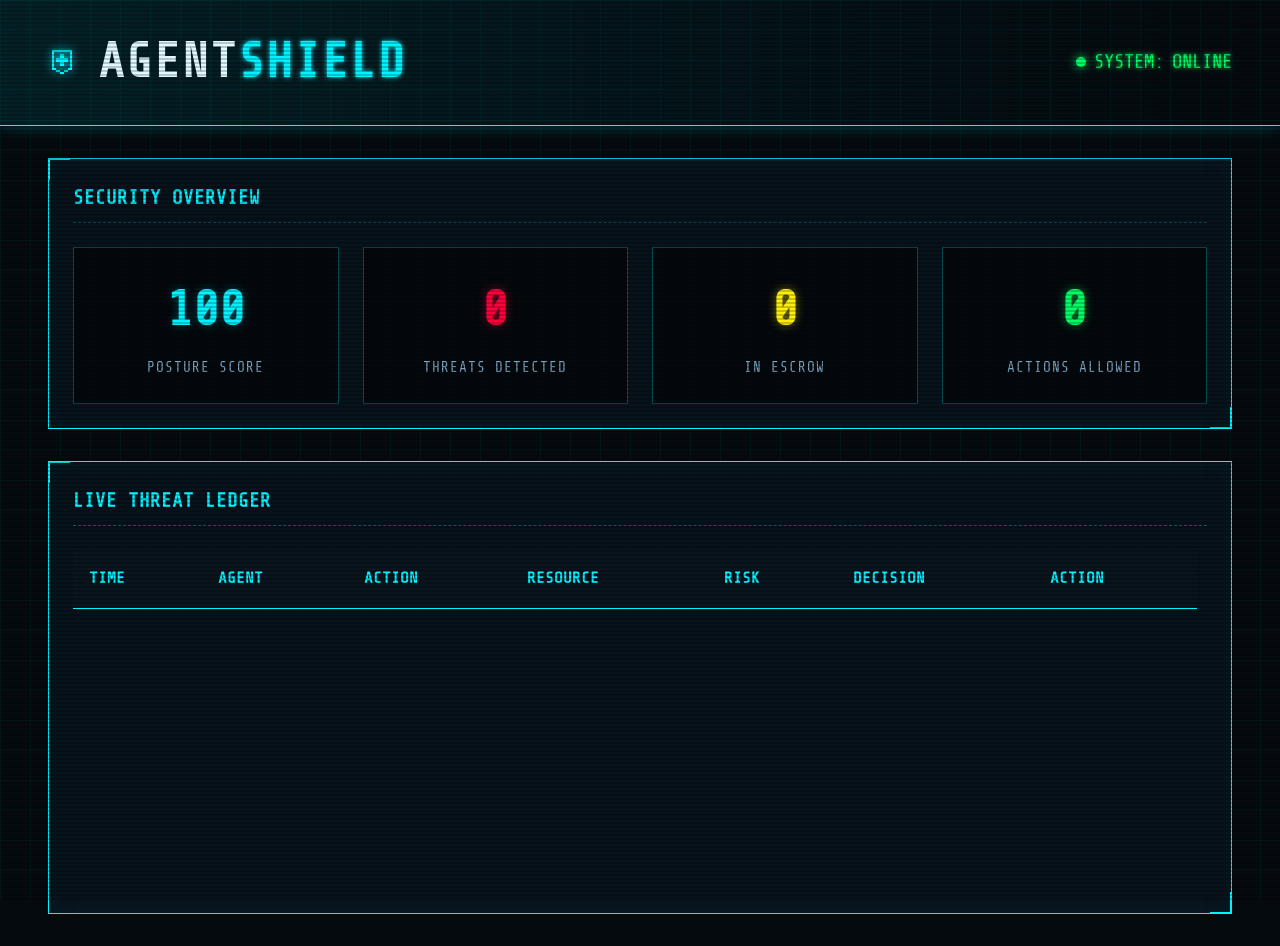
==== dashboard/frontend/index.html @ 89b34052 "feat: Completed Member 2 & 3 Integration with Cyber Dashboard" ====
<!DOCTYPE html>
<html lang="en">
<head>
    <meta charset="UTF-8">
    <meta name="viewport" content="width=device-width, initial-scale=1.0">
    <title>AgentShield | Security Dashboard</title>
    <link href="https://fonts.googleapis.com/css2?family=Share+Tech+Mono&display=swap" rel="stylesheet">
    <link rel="stylesheet" href="styles.css">
</head>
<body>
    <div class="scanlines"></div>
    <div class="grid-overlay"></div>
    
    <header class="cyber-header">
        <div class="logo">
            <span class="shield-icon">⛨</span>
            <h1>AGENT<span class="highlight">SHIELD</span></h1>
        </div>
        <div class="system-status">
            <span class="pulse"></span> SYSTEM: <span class="status-text">ONLINE</span>
        </div>
    </header>

    <main class="dashboard-grid">
        <!-- Overview Stats -->
        <section class="panel stats-panel">
            <h2 class="panel-title">SECURITY OVERVIEW</h2>
            <div class="stats-grid">
                <div class="stat-card">
                    <div class="stat-value" id="score-val">100</div>
                    <div class="stat-label">POSTURE SCORE</div>
                </div>
                <div class="stat-card danger">
                    <div class="stat-value" id="threats-val">0</div>
                    <div class="stat-label">THREATS DETECTED</div>
                </div>
                <div class="stat-card warning">
                    <div class="stat-value" id="escrow-val">0</div>
                    <div class="stat-label">IN ESCROW</div>
                </div>
                <div class="stat-card success">
                    <div class="stat-value" id="allowed-val">0</div>
                    <div class="stat-label">ACTIONS ALLOWED</div>
                </div>
            </div>
        </section>

        <!-- Live Activity Log -->
        <section class="panel activity-panel">
            <h2 class="panel-title">LIVE THREAT LEDGER</h2>
            <div class="table-container">
                <table class="cyber-table" id="events-table">
                    <thead>
                        <tr>
                            <th>TIME</th>
                            <th>AGENT</th>
                            <th>ACTION</th>
                            <th>RESOURCE</th>
                            <th>RISK</th>
                            <th>DECISION</th>
                            <th>ACTION</th>
                        </tr>
                    </thead>
                    <tbody id="events-body">
                        <!-- Populated by JS -->
                    </tbody>
                </table>
            </div>
        </section>
    </main>

    <!-- Modal for Escrow Approval -->
    <div id="escrow-modal" class="modal">
        <div class="modal-content cyber-panel">
            <h2>HUMAN APPROVAL REQUIRED</h2>
            <p>Action held in Escrow Queue.</p>
            <div class="modal-details" id="modal-details"></div>
            <div class="modal-actions">
                <button class="cyber-btn danger-btn" id="btn-reject">REJECT (BLOCK)</button>
                <button class="cyber-btn success-btn" id="btn-approve">APPROVE (ALLOW)</button>
                <button class="cyber-btn" id="btn-close">CANCEL</button>
            </div>
        </div>
    </div>

    <script src="app.js"></script>
</body>
</html>
---- dashboard/frontend/styles.css ----
:root {
    --bg-color: #050a0f;
    --panel-bg: rgba(10, 20, 30, 0.85);
    --primary-cyan: #00f3ff;
    --primary-dim: rgba(0, 243, 255, 0.3);
    --accent-red: #ff003c;
    --accent-yellow: #fcee0a;
    --accent-green: #00ff66;
    --text-main: #e0f8ff;
    --text-dim: #7da5c0;
    --font-mono: 'Share Tech Mono', monospace;
}

* {
    box-sizing: border-box;
    margin: 0;
    padding: 0;
}

body {
    background-color: var(--bg-color);
    color: var(--text-main);
    font-family: var(--font-mono);
    line-height: 1.6;
    height: 100vh;
    overflow: hidden;
    position: relative;
}

/* Cyberpunk Background Effects */
.scanlines {
    position: fixed;
    top: 0; left: 0; width: 100vw; height: 100vh;
    background: linear-gradient(
        to bottom,
        rgba(255,255,255,0),
        rgba(255,255,255,0) 50%,
        rgba(0,0,0,0.2) 50%,
        rgba(0,0,0,0.2)
    );
    background-size: 100% 4px;
    z-index: 999;
    pointer-events: none;
}

.grid-overlay {
    position: fixed;
    top: 0; left: 0; width: 100vw; height: 100vh;
    background-image: 
        linear-gradient(var(--primary-dim) 1px, transparent 1px),
        linear-gradient(90deg, var(--primary-dim) 1px, transparent 1px);
    background-size: 30px 30px;
    opacity: 0.15;
    z-index: -1;
}

/* Header */
.cyber-header {
    display: flex;
    justify-content: space-between;
    align-items: center;
    padding: 1.5rem 3rem;
    border-bottom: 1px solid var(--primary-cyan);
    background: linear-gradient(90deg, rgba(0,243,255,0.1) 0%, transparent 100%);
    box-shadow: 0 0 15px var(--primary-dim);
}

.logo {
    display: flex;
    align-items: center;
    gap: 1rem;
    font-size: 1.5rem;
    letter-spacing: 2px;
}

.shield-icon {
    color: var(--primary-cyan);
    font-size: 2rem;
    text-shadow: 0 0 10px var(--primary-cyan);
}

.highlight {
    color: var(--primary-cyan);
    text-shadow: 0 0 5px var(--primary-cyan);
}

.system-status {
    display: flex;
    align-items: center;
    gap: 0.5rem;
    font-size: 1.2rem;
    color: var(--accent-green);
    text-shadow: 0 0 5px var(--accent-green);
}

.pulse {
    width: 10px;
    height: 10px;
    background-color: var(--accent-green);
    border-radius: 50%;
    box-shadow: 0 0 10px var(--accent-green);
    animation: pulse-anim 1.5s infinite;
}

@keyframes pulse-anim {
    0% { transform: scale(1); opacity: 1; }
    50% { transform: scale(1.5); opacity: 0.5; }
    100% { transform: scale(1); opacity: 1; }
}

/* Layout */
.dashboard-grid {
    display: flex;
    flex-direction: column;
    gap: 2rem;
    padding: 2rem 3rem;
    height: calc(100vh - 80px);
}

.panel {
    background: var(--panel-bg);
    border: 1px solid var(--primary-cyan);
    padding: 1.5rem;
    position: relative;
    box-shadow: inset 0 0 20px rgba(0,243,255,0.05);
}

.panel::before {
    content: '';
    position: absolute;
    top: -1px; left: -1px;
    width: 20px; height: 20px;
    border-top: 2px solid var(--primary-cyan);
    border-left: 2px solid var(--primary-cyan);
}

.panel::after {
    content: '';
    position: absolute;
    bottom: -1px; right: -1px;
    width: 20px; height: 20px;
    border-bottom: 2px solid var(--primary-cyan);
    border-right: 2px solid var(--primary-cyan);
}

.panel-title {
    color: var(--primary-cyan);
    font-size: 1.2rem;
    margin-bottom: 1.5rem;
    letter-spacing: 1px;
    text-transform: uppercase;
    border-bottom: 1px dashed var(--primary-dim);
    padding-bottom: 0.5rem;
}

/* Stats */
.stats-grid {
    display: grid;
    grid-template-columns: repeat(4, 1fr);
    gap: 1.5rem;
}

.stat-card {
    background: rgba(0, 0, 0, 0.5);
    border: 1px solid var(--primary-dim);
    padding: 1.5rem;
    text-align: center;
    transition: all 0.3s ease;
}

.stat-card:hover {
    border-color: var(--primary-cyan);
    box-shadow: 0 0 15px var(--primary-dim);
    transform: translateY(-2px);
}

.stat-value {
    font-size: 3rem;
    font-weight: bold;
    color: var(--primary-cyan);
    text-shadow: 0 0 10px var(--primary-dim);
    margin-bottom: 0.5rem;
}

.stat-label {
    color: var(--text-dim);
    font-size: 0.9rem;
    letter-spacing: 1px;
}

.stat-card.danger .stat-value { color: var(--accent-red); text-shadow: 0 0 10px rgba(255,0,60,0.5); }
.stat-card.danger:hover { border-color: var(--accent-red); box-shadow: 0 0 15px rgba(255,0,60,0.3); }

.stat-card.warning .stat-value { color: var(--accent-yellow); text-shadow: 0 0 10px rgba(252,238,10,0.5); }
.stat-card.warning:hover { border-color: var(--accent-yellow); box-shadow: 0 0 15px rgba(252,238,10,0.3); }

.stat-card.success .stat-value { color: var(--accent-green); text-shadow: 0 0 10px rgba(0,255,102,0.5); }
.stat-card.success:hover { border-color: var(--accent-green); box-shadow: 0 0 15px rgba(0,255,102,0.3); }

/* Table */
.activity-panel {
    flex: 1;
    display: flex;
    flex-direction: column;
    overflow: hidden;
}

.table-container {
    flex: 1;
    overflow-y: auto;
    padding-right: 10px;
}

.table-container::-webkit-scrollbar {
    width: 6px;
}

.table-container::-webkit-scrollbar-track {
    background: rgba(0,243,255,0.05);
}

.table-container::-webkit-scrollbar-thumb {
    background: var(--primary-dim);
}

.cyber-table {
    width: 100%;
    border-collapse: collapse;
    text-align: left;
}

.cyber-table th {
    color: var(--primary-cyan);
    padding: 1rem;
    border-bottom: 1px solid var(--primary-cyan);
    position: sticky;
    top: 0;
    background: var(--panel-bg);
    z-index: 10;
}

.cyber-table td {
    padding: 1rem;
    border-bottom: 1px solid rgba(0,243,255,0.1);
    color: var(--text-main);
}

.cyber-table tr:hover td {
    background: rgba(0,243,255,0.05);
}

.tag {
    padding: 0.2rem 0.6rem;
    border-radius: 2px;
    font-size: 0.85rem;
    font-weight: bold;
    text-transform: uppercase;
}

.tag-allow { background: rgba(0,255,102,0.1); color: var(--accent-green); border: 1px solid var(--accent-green); }
.tag-block { background: rgba(255,0,60,0.1); color: var(--accent-red); border: 1px solid var(--accent-red); }
.tag-escrow { background: rgba(252,238,10,0.1); color: var(--accent-yellow); border: 1px solid var(--accent-yellow); }

/* Buttons */
.cyber-btn {
    background: transparent;
    border: 1px solid var(--primary-cyan);
    color: var(--primary-cyan);
    padding: 0.5rem 1rem;
    font-family: var(--font-mono);
    cursor: pointer;
    text-transform: uppercase;
    transition: all 0.2s;
    letter-spacing: 1px;
}

.cyber-btn:hover {
    background: var(--primary-cyan);
    color: #000;
    box-shadow: 0 0 10px var(--primary-cyan);
}

.danger-btn { border-color: var(--accent-red); color: var(--accent-red); }
.danger-btn:hover { background: var(--accent-red); box-shadow: 0 0 10px var(--accent-red); color: #fff;}

.success-btn { border-color: var(--accent-green); color: var(--accent-green); }
.success-btn:hover { background: var(--accent-green); box-shadow: 0 0 10px var(--accent-green); color: #000; }

/* Modal */
.modal {
    display: none;
    position: fixed;
    top: 0; left: 0; width: 100vw; height: 100vh;
    background: rgba(0,0,0,0.8);
    z-index: 1000;
    justify-content: center;
    align-items: center;
}

.modal.active {
    display: flex;
}

.modal-content {
    background: var(--bg-color);
    border: 2px solid var(--accent-yellow);
    box-shadow: 0 0 30px rgba(252,238,10,0.2);
    padding: 2rem;
    width: 600px;
    max-width: 90%;
}

.modal-content h2 {
    color: var(--accent-yellow);
    margin-bottom: 1rem;
    border-bottom: 1px solid var(--accent-yellow);
    padding-bottom: 0.5rem;
}

.modal-details {
    margin-bottom: 2rem;
    background: rgba(255,255,255,0.05);
    padding: 1rem;
    border: 1px dashed var(--text-dim);
}

.modal-actions {
    display: flex;
    justify-content: flex-end;
    gap: 1rem;
}
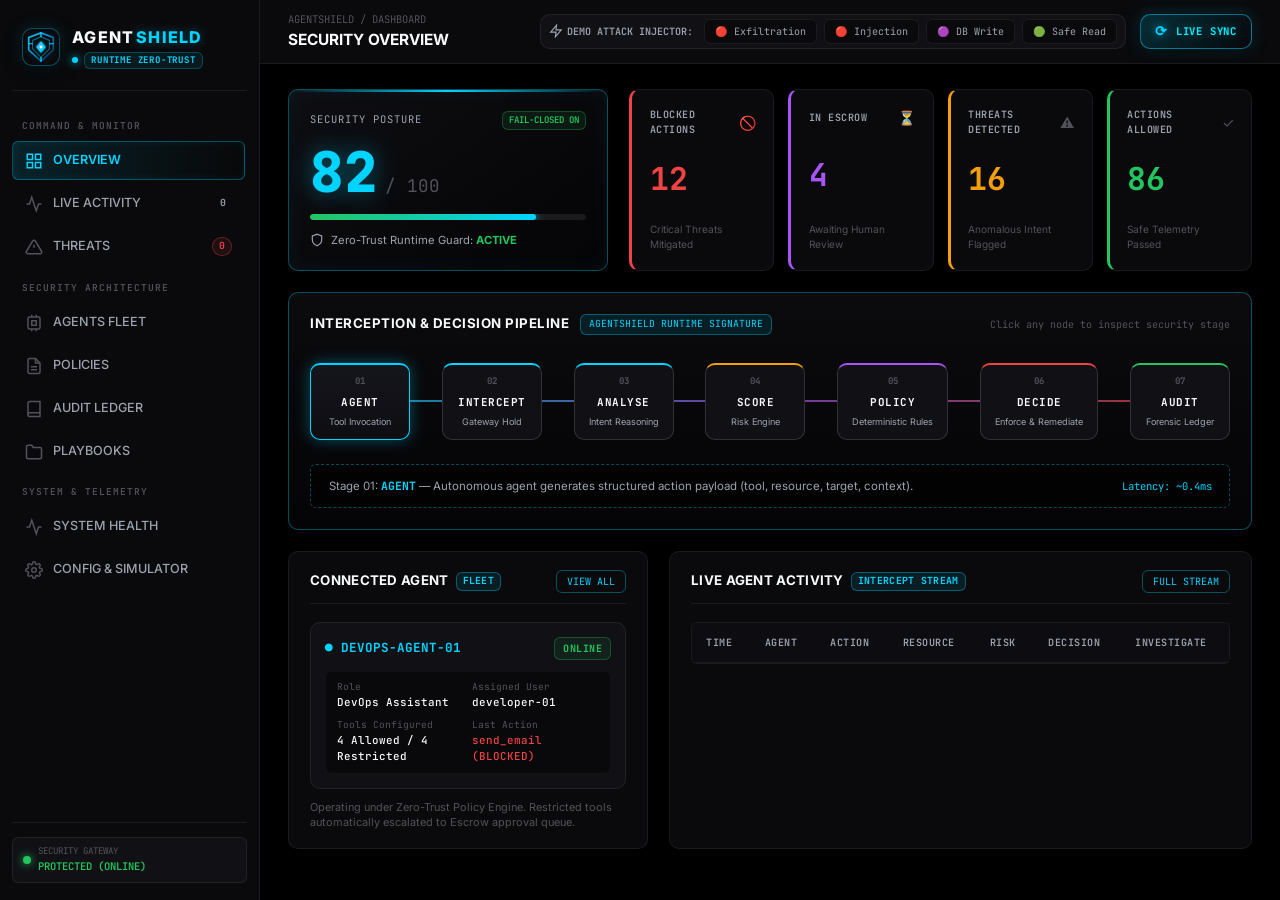
==== commit afdcf5af: "feat(security-engine): complete AgentShield 3-member architecture with gateway, agent intent engine," ====
--- a/dashboard/frontend/index.html
+++ b/dashboard/frontend/index.html
@@ -3,86 +3,853 @@
 <head>
     <meta charset="UTF-8">
     <meta name="viewport" content="width=device-width, initial-scale=1.0">
-    <title>AgentShield | Security Dashboard</title>
-    <link href="https://fonts.googleapis.com/css2?family=Share+Tech+Mono&display=swap" rel="stylesheet">
+    <title>AgentShield | Enterprise AI Security Gateway</title>
+    <meta name="description" content="Runtime Security Gateway for Autonomous AI Agents - Intercept, Analyse, Score, Policy, Decide, Audit">
     <link rel="stylesheet" href="styles.css">
 </head>
 <body>
-    <div class="scanlines"></div>
-    <div class="grid-overlay"></div>
-    
-    <header class="cyber-header">
-        <div class="logo">
-            <span class="shield-icon">⛨</span>
-            <h1>AGENT<span class="highlight">SHIELD</span></h1>
-        </div>
-        <div class="system-status">
-            <span class="pulse"></span> SYSTEM: <span class="status-text">ONLINE</span>
-        </div>
-    </header>
-
-    <main class="dashboard-grid">
-        <!-- Overview Stats -->
-        <section class="panel stats-panel">
-            <h2 class="panel-title">SECURITY OVERVIEW</h2>
-            <div class="stats-grid">
-                <div class="stat-card">
-                    <div class="stat-value" id="score-val">100</div>
-                    <div class="stat-label">POSTURE SCORE</div>
+    <div class="bg-grid"></div>
+
+    <div class="app-container">
+        <!-- ==========================================================================
+             SIDEBAR NAVIGATION
+             ========================================================================== -->
+        <aside class="sidebar">
+            <div class="brand-section">
+                <div class="brand-logo-custom">
+                    <svg width="34" height="34" viewBox="0 0 36 36" fill="none" xmlns="http://www.w3.org/2000/svg">
+                        <defs>
+                            <linearGradient id="shieldGrad" x1="0%" y1="0%" x2="100%" y2="100%">
+                                <stop offset="0%" stop-color="#00D4FF"/>
+                                <stop offset="50%" stop-color="#0284C7"/>
+                                <stop offset="100%" stop-color="#0F172A"/>
+                            </linearGradient>
+                            <linearGradient id="coreGrad" x1="0%" y1="0%" x2="100%" y2="100%">
+                                <stop offset="0%" stop-color="#38BDF8"/>
+                                <stop offset="100%" stop-color="#00D4FF"/>
+                            </linearGradient>
+                            <filter id="cyberGlow" x="-20%" y="-20%" width="140%" height="140%">
+                                <feGaussianBlur stdDeviation="1" result="blur"/>
+                                <feComposite in="SourceGraphic" in2="blur" operator="over"/>
+                            </filter>
+                        </defs>
+                        <!-- Outer Faceted Aegis Bastion -->
+                        <polygon points="18,3 31,8 31,21 18,33 5,21 5,8" fill="#060608" stroke="url(#shieldGrad)" stroke-width="1.8" stroke-linejoin="round"/>
+                        <!-- Inner Interlocking Security Gate -->
+                        <path d="M18 7L27 11V20L18 29L9 20V11L18 7Z" fill="rgba(0, 212, 255, 0.05)" stroke="rgba(0, 212, 255, 0.45)" stroke-width="1.2" stroke-linejoin="round"/>
+                        <!-- Central Interceptor Diamond Core -->
+                        <polygon points="18,12 23,18 18,24 13,18" fill="url(#coreGrad)" filter="url(#cyberGlow)"/>
+                        <!-- Crosshairs & Alignment Indices -->
+                        <line x1="18" y1="3" x2="18" y2="7" stroke="#00D4FF" stroke-width="1.5" stroke-linecap="round"/>
+                        <line x1="18" y1="29" x2="18" y2="33" stroke="#00D4FF" stroke-width="1.5" stroke-linecap="round"/>
+                        <line x1="5" y1="14.5" x2="9" y2="14.5" stroke="#00D4FF" stroke-width="1.2" stroke-linecap="round"/>
+                        <line x1="27" y1="14.5" x2="31" y2="14.5" stroke="#00D4FF" stroke-width="1.2" stroke-linecap="round"/>
+                        <!-- Central Zero-Trust Proof Node -->
+                        <circle cx="18" cy="18" r="1.5" fill="#FFFFFF"/>
+                    </svg>
                 </div>
-                <div class="stat-card danger">
-                    <div class="stat-value" id="threats-val">0</div>
-                    <div class="stat-label">THREATS DETECTED</div>
-                </div>
-                <div class="stat-card warning">
-                    <div class="stat-value" id="escrow-val">0</div>
-                    <div class="stat-label">IN ESCROW</div>
-                </div>
-                <div class="stat-card success">
-                    <div class="stat-value" id="allowed-val">0</div>
-                    <div class="stat-label">ACTIONS ALLOWED</div>
+                <div class="brand-info">
+                    <h1>AGENT<span>SHIELD</span></h1>
+                    <div class="brand-subtitle-group">
+                        <span class="live-dot-pulse"></span>
+                        <span class="brand-badge-tech">RUNTIME ZERO-TRUST</span>
+                    </div>
                 </div>
             </div>
-        </section>
-
-        <!-- Live Activity Log -->
-        <section class="panel activity-panel">
-            <h2 class="panel-title">LIVE THREAT LEDGER</h2>
-            <div class="table-container">
-                <table class="cyber-table" id="events-table">
-                    <thead>
-                        <tr>
-                            <th>TIME</th>
-                            <th>AGENT</th>
-                            <th>ACTION</th>
-                            <th>RESOURCE</th>
-                            <th>RISK</th>
-                            <th>DECISION</th>
-                            <th>ACTION</th>
-                        </tr>
-                    </thead>
-                    <tbody id="events-body">
-                        <!-- Populated by JS -->
-                    </tbody>
-                </table>
+
+            <nav class="nav-menu" id="nav-menu">
+                <div class="nav-section-title">COMMAND & MONITOR</div>
+                <a class="nav-item active" data-view="overview">
+                    <svg viewBox="0 0 24 24" fill="none" stroke="currentColor" stroke-width="2">
+                        <rect x="3" y="3" width="7" height="7"></rect>
+                        <rect x="14" y="3" width="7" height="7"></rect>
+                        <rect x="14" y="14" width="7" height="7"></rect>
+                        <rect x="3" y="14" width="7" height="7"></rect>
+                    </svg>
+                    <span>OVERVIEW</span>
+                </a>
+                <a class="nav-item" data-view="live-activity">
+                    <svg viewBox="0 0 24 24" fill="none" stroke="currentColor" stroke-width="2">
+                        <polyline points="22 12 18 12 15 21 9 3 6 12 2 12"></polyline>
+                    </svg>
+                    <span>LIVE ACTIVITY</span>
+                    <span class="badge" id="nav-activity-count">0</span>
+                </a>
+                <a class="nav-item" data-view="threats">
+                    <svg viewBox="0 0 24 24" fill="none" stroke="currentColor" stroke-width="2">
+                        <path d="M10.29 3.86L1.82 18a2 2 0 0 0 1.71 3h16.94a2 2 0 0 0 1.71-3L13.71 3.86a2 2 0 0 0-3.42 0z"></path>
+                        <line x1="12" y1="9" x2="12" y2="13"></line>
+                        <line x1="12" y1="17" x2="12.01" y2="17"></line>
+                    </svg>
+                    <span>THREATS</span>
+                    <span class="badge badge-alert" id="nav-threat-count">0</span>
+                </a>
+
+                <div class="nav-section-title">SECURITY ARCHITECTURE</div>
+                <a class="nav-item" data-view="agents">
+                    <svg viewBox="0 0 24 24" fill="none" stroke="currentColor" stroke-width="2">
+                        <rect x="4" y="4" width="16" height="16" rx="2"></rect>
+                        <rect x="9" y="9" width="6" height="6"></rect>
+                        <line x1="9" y1="1" x2="9" y2="4"></line>
+                        <line x1="15" y1="1" x2="15" y2="4"></line>
+                        <line x1="9" y1="20" x2="9" y2="23"></line>
+                        <line x1="15" y1="20" x2="15" y2="23"></line>
+                    </svg>
+                    <span>AGENTS FLEET</span>
+                </a>
+                <a class="nav-item" data-view="policies">
+                    <svg viewBox="0 0 24 24" fill="none" stroke="currentColor" stroke-width="2">
+                        <path d="M14 2H6a2 2 0 0 0-2 2v16a2 2 0 0 0 2 2h12a2 2 0 0 0 2-2V8z"></path>
+                        <polyline points="14 2 14 8 20 8"></polyline>
+                        <line x1="16" y1="13" x2="8" y2="13"></line>
+                        <line x1="16" y1="17" x2="8" y2="17"></line>
+                    </svg>
+                    <span>POLICIES</span>
+                </a>
+                <a class="nav-item" data-view="audit">
+                    <svg viewBox="0 0 24 24" fill="none" stroke="currentColor" stroke-width="2">
+                        <path d="M4 19.5A2.5 2.5 0 0 1 6.5 17H20"></path>
+                        <path d="M6.5 2H20v20H6.5A2.5 2.5 0 0 1 4 19.5v-15A2.5 2.5 0 0 1 6.5 2z"></path>
+                    </svg>
+                    <span>AUDIT LEDGER</span>
+                </a>
+                <a class="nav-item" data-view="playbooks">
+                    <svg viewBox="0 0 24 24" fill="none" stroke="currentColor" stroke-width="2">
+                        <path d="M22 19a2 2 0 0 1-2 2H4a2 2 0 0 1-2-2V5a2 2 0 0 1 2-2h5l2 3h9a2 2 0 0 1 2 2z"></path>
+                    </svg>
+                    <span>PLAYBOOKS</span>
+                </a>
+
+                <div class="nav-section-title">SYSTEM & TELEMETRY</div>
+                <a class="nav-item" data-view="system-health">
+                    <svg viewBox="0 0 24 24" fill="none" stroke="currentColor" stroke-width="2">
+                        <path d="M22 12h-4l-3 9L9 3l-3 9H2"></path>
+                    </svg>
+                    <span>SYSTEM HEALTH</span>
+                </a>
+                <a class="nav-item" data-view="settings">
+                    <svg viewBox="0 0 24 24" fill="none" stroke="currentColor" stroke-width="2">
+                        <circle cx="12" cy="12" r="3"></circle>
+                        <path d="M19.4 15a1.65 1.65 0 0 0 .33 1.82l.06.06a2 2 0 0 1 0 2.83 2 2 0 0 1-2.83 0l-.06-.06a1.65 1.65 0 0 0-1.82-.33 1.65 1.65 0 0 0-1 1.51V21a2 2 0 0 1-2 2 2 2 0 0 1-2-2v-.09A1.65 1.65 0 0 0 9 19.4a1.65 1.65 0 0 0-1.82.33l-.06.06a2 2 0 0 1-2.83 0 2 2 0 0 1 0-2.83l.06-.06a1.65 1.65 0 0 0 .33-1.82 1.65 1.65 0 0 0-1.51-1H3a2 2 0 0 1-2-2 2 2 0 0 1 2-2h.09A1.65 1.65 0 0 0 4.6 9a1.65 1.65 0 0 0-.33-1.82l-.06-.06a2 2 0 0 1 0-2.83 2 2 0 0 1 2.83 0l.06.06a1.65 1.65 0 0 0 1.82.33H9a1.65 1.65 0 0 0 1-1.51V3a2 2 0 0 1 2-2 2 2 0 0 1 2 2v.09a1.65 1.65 0 0 0 1 1.51 1.65 1.65 0 0 0 1.82-.33l.06-.06a2 2 0 0 1 2.83 0 2 2 0 0 1 0 2.83l-.06.06a1.65 1.65 0 0 0-.33 1.82V9a1.65 1.65 0 0 0 1.51 1H21a2 2 0 0 1 2 2 2 2 0 0 1-2 2h-.09a1.65 1.65 0 0 0-1.51 1z"></path>
+                    </svg>
+                    <span>CONFIG & SIMULATOR</span>
+                </a>
+            </nav>
+
+            <div class="sidebar-footer">
+                <div class="system-status-indicator">
+                    <span class="status-dot"></span>
+                    <div class="status-info">
+                        <span class="status-label">SECURITY GATEWAY</span>
+                        <span class="status-value" id="gateway-status-badge">PROTECTED (ONLINE)</span>
+                    </div>
+                </div>
             </div>
-        </section>
-    </main>
-
-    <!-- Modal for Escrow Approval -->
-    <div id="escrow-modal" class="modal">
-        <div class="modal-content cyber-panel">
-            <h2>HUMAN APPROVAL REQUIRED</h2>
-            <p>Action held in Escrow Queue.</p>
-            <div class="modal-details" id="modal-details"></div>
-            <div class="modal-actions">
-                <button class="cyber-btn danger-btn" id="btn-reject">REJECT (BLOCK)</button>
-                <button class="cyber-btn success-btn" id="btn-approve">APPROVE (ALLOW)</button>
-                <button class="cyber-btn" id="btn-close">CANCEL</button>
+        </aside>
+
+        <!-- ==========================================================================
+             MAIN VIEWPORT & TOPBAR
+             ========================================================================== -->
+        <main class="main-wrapper">
+            <header class="topbar">
+                <div class="topbar-left">
+                    <div class="page-title-box">
+                        <div class="page-breadcrumb">AGENTSHIELD / DASHBOARD</div>
+                        <h2 id="current-view-title">SECURITY OVERVIEW</h2>
+                    </div>
+                </div>
+
+                <div class="topbar-right">
+                    <!-- Judge Demo Attack Simulator Bar -->
+                    <div class="simulator-quickbar">
+                        <span class="sim-label">
+                            <svg width="14" height="14" viewBox="0 0 24 24" fill="none" stroke="currentColor" stroke-width="2"><polygon points="13 2 3 14 12 14 11 22 21 10 12 10 13 2"></polygon></svg>
+                            DEMO ATTACK INJECTOR:
+                        </span>
+                        <button class="sim-btn danger-sim" onclick="triggerSimulator('EXFILTRATION')" title="Simulate Data Exfiltration Attack">
+                            🔴 Exfiltration
+                        </button>
+                        <button class="sim-btn danger-sim" onclick="triggerSimulator('INJECTION')" title="Simulate Prompt Injection Attack">
+                            🔴 Injection
+                        </button>
+                        <button class="sim-btn escrow-sim" onclick="triggerSimulator('ESCROW')" title="Simulate DB Write (Requires Human Approval)">
+                            🟣 DB Write
+                        </button>
+                        <button class="sim-btn" onclick="triggerSimulator('SAFE')" title="Simulate Safe Read Diagnostic">
+                            🟢 Safe Read
+                        </button>
+                    </div>
+
+                    <div class="topbar-actions">
+                        <div class="refresh-indicator">
+                            <span class="spin-icon">⟳</span>
+                            <span id="last-sync-time">LIVE SYNC</span>
+                        </div>
+                    </div>
+                </div>
+            </header>
+
+            <div class="content-viewport">
+                <!-- ==================================================================
+                     1. VIEW: OVERVIEW
+                     ================================================================== -->
+                <section class="view-section active-view" id="view-overview">
+                    <!-- Top Row: Security Posture Score & 4 KPI Metrics -->
+                    <div class="overview-hero-grid">
+                        <div class="posture-score-card">
+                            <div class="posture-header">
+                                <span class="posture-label">SECURITY POSTURE</span>
+                                <span class="posture-badge-live">FAIL-CLOSED ON</span>
+                            </div>
+                            <div class="posture-display">
+                                <span class="posture-number" id="overview-posture-score">82</span>
+                                <span class="posture-denom">/ 100</span>
+                            </div>
+                            <div class="posture-gauge-bar">
+                                <div class="posture-gauge-fill" id="overview-gauge-fill" style="width: 82%;"></div>
+                            </div>
+                            <div class="posture-status-desc">
+                                <svg width="14" height="14" viewBox="0 0 24 24" fill="none" stroke="currentColor" stroke-width="2"><path d="M12 22s8-4 8-10V5l-8-3-8 3v7c0 6 8 10 8 10z"/></svg>
+                                <span>Zero-Trust Runtime Guard: <strong>ACTIVE</strong></span>
+                            </div>
+                        </div>
+
+                        <!-- 4 KPI Cards -->
+                        <div class="kpi-metrics-grid">
+                            <div class="metric-card blocked">
+                                <div class="metric-header">
+                                    <span class="metric-title">BLOCKED ACTIONS</span>
+                                    <span class="metric-icon">🚫</span>
+                                </div>
+                                <div class="metric-val" id="metric-blocked">12</div>
+                                <div class="metric-subtext">Critical Threats Mitigated</div>
+                            </div>
+
+                            <div class="metric-card escrow">
+                                <div class="metric-header">
+                                    <span class="metric-title">IN ESCROW</span>
+                                    <span class="metric-icon">⏳</span>
+                                </div>
+                                <div class="metric-val" id="metric-escrow">4</div>
+                                <div class="metric-subtext">Awaiting Human Review</div>
+                            </div>
+
+                            <div class="metric-card warn">
+                                <div class="metric-header">
+                                    <span class="metric-title">THREATS DETECTED</span>
+                                    <span class="metric-icon">⚠️</span>
+                                </div>
+                                <div class="metric-val" id="metric-threats">16</div>
+                                <div class="metric-subtext">Anomalous Intent Flagged</div>
+                            </div>
+
+                            <div class="metric-card allowed">
+                                <div class="metric-header">
+                                    <span class="metric-title">ACTIONS ALLOWED</span>
+                                    <span class="metric-icon">✓</span>
+                                </div>
+                                <div class="metric-val" id="metric-allowed">86</div>
+                                <div class="metric-subtext">Safe Telemetry Passed</div>
+                            </div>
+                        </div>
+                    </div>
+
+                    <!-- Visual Signature Component: 7-Step Security Interception Pipeline -->
+                    <div class="signature-pipeline-container">
+                        <div class="pipeline-header">
+                            <div class="pipeline-header-title">
+                                <h3>INTERCEPTION & DECISION PIPELINE</h3>
+                                <span class="pipeline-tagline">AGENTSHIELD RUNTIME SIGNATURE</span>
+                            </div>
+                            <span style="font-family: var(--font-mono); font-size: 0.72rem; color: var(--text-muted);">
+                                Click any node to inspect security stage
+                            </span>
+                        </div>
+
+                        <div class="pipeline-steps-wrapper">
+                            <div class="pipeline-track-line">
+                                <div class="pipeline-track-active"></div>
+                            </div>
+
+                            <div class="pipeline-step-node step-agent active-step" onclick="inspectPipelineStage(1)">
+                                <span class="step-num">01</span>
+                                <span class="step-label">AGENT</span>
+                                <span class="step-desc">Tool Invocation</span>
+                            </div>
+
+                            <div class="pipeline-step-node step-intercept" onclick="inspectPipelineStage(2)">
+                                <span class="step-num">02</span>
+                                <span class="step-label">INTERCEPT</span>
+                                <span class="step-desc">Gateway Hold</span>
+                            </div>
+
+                            <div class="pipeline-step-node step-analyse" onclick="inspectPipelineStage(3)">
+                                <span class="step-num">03</span>
+                                <span class="step-label">ANALYSE</span>
+                                <span class="step-desc">Intent Reasoning</span>
+                            </div>
+
+                            <div class="pipeline-step-node step-score" onclick="inspectPipelineStage(4)">
+                                <span class="step-num">04</span>
+                                <span class="step-label">SCORE</span>
+                                <span class="step-desc">Risk Engine</span>
+                            </div>
+
+                            <div class="pipeline-step-node step-policy" onclick="inspectPipelineStage(5)">
+                                <span class="step-num">05</span>
+                                <span class="step-label">POLICY</span>
+                                <span class="step-desc">Deterministic Rules</span>
+                            </div>
+
+                            <div class="pipeline-step-node step-decide" onclick="inspectPipelineStage(6)">
+                                <span class="step-num">06</span>
+                                <span class="step-label">DECIDE</span>
+                                <span class="step-desc">Enforce & Remediate</span>
+                            </div>
+
+                            <div class="pipeline-step-node step-audit" onclick="inspectPipelineStage(7)">
+                                <span class="step-num">07</span>
+                                <span class="step-label">AUDIT</span>
+                                <span class="step-desc">Forensic Ledger</span>
+                            </div>
+                        </div>
+
+                        <div class="pipeline-inspector-box" id="pipeline-inspector-box">
+                            <div class="inspector-info">
+                                Stage 01: <strong>AGENT</strong> — Autonomous agent generates structured action payload (tool, resource, target, context).
+                            </div>
+                            <div class="inspector-action">Latency: ~0.4ms</div>
+                        </div>
+                    </div>
+
+                    <!-- Bottom Grid: Fleet Mini + Recent Threats -->
+                    <div class="overview-bottom-grid">
+                        <!-- Fleet Card -->
+                        <div class="card-panel">
+                            <div class="panel-header">
+                                <div class="panel-title-text">
+                                    <span>CONNECTED AGENT</span>
+                                    <span class="tag-mono">FLEET</span>
+                                </div>
+                                <button class="btn-action-small" onclick="navigateTo('agents')">VIEW ALL</button>
+                            </div>
+
+                            <div class="agent-status-mini-card">
+                                <div class="agent-mini-header">
+                                    <span class="agent-name-tag">● DEVOPS-AGENT-01</span>
+                                    <span class="badge-decision badge-allow">ONLINE</span>
+                                </div>
+                                <div class="agent-meta-rows">
+                                    <div class="agent-meta-item">
+                                        <span class="meta-k">Role</span>
+                                        <span class="meta-v">DevOps Assistant</span>
+                                    </div>
+                                    <div class="agent-meta-item">
+                                        <span class="meta-k">Assigned User</span>
+                                        <span class="meta-v">developer-01</span>
+                                    </div>
+                                    <div class="agent-meta-item">
+                                        <span class="meta-k">Tools Configured</span>
+                                        <span class="meta-v">4 Allowed / 4 Restricted</span>
+                                    </div>
+                                    <div class="agent-meta-item">
+                                        <span class="meta-k">Last Action</span>
+                                        <span class="meta-v" style="color:var(--red-block);">send_email (BLOCKED)</span>
+                                    </div>
+                                </div>
+                            </div>
+
+                            <div style="font-size: 0.78rem; color: var(--text-muted); line-height: 1.4;">
+                                Operating under Zero-Trust Policy Engine. Restricted tools automatically escalated to Escrow approval queue.
+                            </div>
+                        </div>
+
+                        <!-- Live Agent Activity Stream -->
+                        <div class="card-panel">
+                            <div class="panel-header">
+                                <div class="panel-title-text">
+                                    <span>LIVE AGENT ACTIVITY</span>
+                                    <span class="tag-mono">INTERCEPT STREAM</span>
+                                </div>
+                                <button class="btn-action-small" onclick="navigateTo('live-activity')">FULL STREAM</button>
+                            </div>
+
+                            <div class="table-responsive">
+                                <table class="security-table">
+                                    <thead>
+                                        <tr>
+                                            <th>TIME</th>
+                                            <th>AGENT</th>
+                                            <th>ACTION</th>
+                                            <th>RESOURCE</th>
+                                            <th>RISK</th>
+                                            <th>DECISION</th>
+                                            <th>INVESTIGATE</th>
+                                        </tr>
+                                    </thead>
+                                    <tbody id="overview-events-body">
+                                        <!-- Dynamic rows populated via JS -->
+                                    </tbody>
+                                </table>
+                            </div>
+                        </div>
+                    </div>
+                </section>
+
+                <!-- ==================================================================
+                     2. VIEW: LIVE ACTIVITY STREAM
+                     ================================================================== -->
+                <section class="view-section" id="view-live-activity">
+                    <div class="card-panel">
+                        <div class="panel-header">
+                            <div class="panel-title-text">
+                                <span>ALL INTERCEPTED AGENT ACTIONS</span>
+                                <span class="tag-mono" id="activity-total-counter">TOTAL: 0</span>
+                            </div>
+                        </div>
+
+                        <div class="table-toolbar">
+                            <div class="search-input-box">
+                                <svg viewBox="0 0 24 24" fill="none" stroke="currentColor" stroke-width="2"><circle cx="11" cy="11" r="8"></circle><line x1="21" y1="21" x2="16.65" y2="16.65"></line></svg>
+                                <input type="text" id="activity-search-input" placeholder="Search agent, tool, resource..." onkeyup="filterEventsTable()">
+                            </div>
+
+                            <div class="filter-group">
+                                <button class="filter-btn active" data-filter="ALL" onclick="setActivityFilter('ALL')">ALL</button>
+                                <button class="filter-btn" data-filter="BLOCK" onclick="setActivityFilter('BLOCK')">BLOCKED</button>
+                                <button class="filter-btn" data-filter="ESCROW" onclick="setActivityFilter('ESCROW')">ESCROW</button>
+                                <button class="filter-btn" data-filter="ALLOW" onclick="setActivityFilter('ALLOW')">ALLOWED</button>
+                            </div>
+                        </div>
+
+                        <div class="table-responsive">
+                            <table class="security-table">
+                                <thead>
+                                    <tr>
+                                        <th>TIMESTAMP</th>
+                                        <th>AGENT ID</th>
+                                        <th>TOOL & ACTION</th>
+                                        <th>RESOURCE / DESTINATION</th>
+                                        <th>RISK SCORE</th>
+                                        <th>CATEGORY</th>
+                                        <th>GATEWAY DECISION</th>
+                                        <th>ACTION</th>
+                                    </tr>
+                                </thead>
+                                <tbody id="live-activity-table-body">
+                                    <!-- Dynamic rows -->
+                                </tbody>
+                            </table>
+                        </div>
+                    </div>
+                </section>
+
+                <!-- ==================================================================
+                     3. VIEW: THREATS
+                     ================================================================== -->
+                <section class="view-section" id="view-threats">
+                    <div class="card-panel">
+                        <div class="panel-header">
+                            <div class="panel-title-text">
+                                <span>THREAT INVESTIGATION LEDGER</span>
+                                <span class="tag-mono" style="background:var(--red-bg); color:var(--red-block); border-color:var(--red-border);">HIGH RISK ONLY</span>
+                            </div>
+                        </div>
+
+                        <div class="table-responsive">
+                            <table class="security-table">
+                                <thead>
+                                    <tr>
+                                        <th>TIME</th>
+                                        <th>AGENT</th>
+                                        <th>THREAT CATEGORY</th>
+                                        <th>VIOLATION TARGET</th>
+                                        <th>CONFIDENCE</th>
+                                        <th>RISK SCORE</th>
+                                        <th>POLICY ID</th>
+                                        <th>INVESTIGATE</th>
+                                    </tr>
+                                </thead>
+                                <tbody id="threats-table-body">
+                                    <!-- Populated via JS -->
+                                </tbody>
+                            </table>
+                        </div>
+                    </div>
+                </section>
+
+                <!-- ==================================================================
+                     4. VIEW: AGENTS FLEET
+                     ================================================================== -->
+                <section class="view-section" id="view-agents">
+                    <div class="card-panel">
+                        <div class="panel-header">
+                            <div class="panel-title-text">
+                                <span>AUTHENTICATED AI AGENT FLEET</span>
+                                <span class="tag-mono">RUNTIME SCOPE ENFORCEMENT</span>
+                            </div>
+                        </div>
+
+                        <div class="agent-fleet-grid" id="agent-fleet-grid">
+                            <!-- Populated via JS -->
+                        </div>
+                    </div>
+                </section>
+
+                <!-- ==================================================================
+                     5. VIEW: POLICIES RULEBOOK
+                     ================================================================== -->
+                <section class="view-section" id="view-policies">
+                    <div class="card-panel">
+                        <div class="panel-header">
+                            <div class="panel-title-text">
+                                <span>DETERMINISTIC SECURITY POLICIES</span>
+                                <span class="tag-mono">DEFAULT_POLICIES.YAML</span>
+                            </div>
+                        </div>
+
+                        <div class="table-responsive">
+                            <table class="security-table">
+                                <thead>
+                                    <tr>
+                                        <th>POLICY ID</th>
+                                        <th>RULE NAME</th>
+                                        <th>TRIGGER CONDITIONS</th>
+                                        <th>THREAT CATEGORY</th>
+                                        <th>ENFORCED DECISION</th>
+                                        <th>REMEDIATION ACTION</th>
+                                    </tr>
+                                </thead>
+                                <tbody id="policies-table-body">
+                                    <!-- Populated via JS -->
+                                </tbody>
+                            </table>
+                        </div>
+                    </div>
+                </section>
+
+                <!-- ==================================================================
+                     6. VIEW: AUDIT LEDGER (CRYPTOGRAPHIC EVIDENCE)
+                     ================================================================== -->
+                <section class="view-section" id="view-audit">
+                    <div class="card-panel">
+                        <div class="panel-header">
+                            <div class="panel-title-text">
+                                <span>IMMUTABLE FORENSIC AUDIT LEDGER</span>
+                                <span class="tag-mono">SHA-256 VERIFIED</span>
+                            </div>
+                            <button class="btn-action-small" onclick="exportAuditLedgerJSON()">EXPORT JSON EVIDENCE</button>
+                        </div>
+
+                        <div class="table-responsive">
+                            <table class="security-table">
+                                <thead>
+                                    <tr>
+                                        <th>EVENT ID</th>
+                                        <th>TIMESTAMP</th>
+                                        <th>WHO (AGENT)</th>
+                                        <th>WHAT (TOOL:ACTION)</th>
+                                        <th>RESOURCE</th>
+                                        <th>WHY (REASON)</th>
+                                        <th>DECISION</th>
+                                        <th>HASH SIGNATURE</th>
+                                    </tr>
+                                </thead>
+                                <tbody id="audit-table-body">
+                                    <!-- Populated via JS -->
+                                </tbody>
+                            </table>
+                        </div>
+                    </div>
+                </section>
+
+                <!-- ==================================================================
+                     7. VIEW: PLAYBOOKS
+                     ================================================================== -->
+                <section class="view-section" id="view-playbooks">
+                    <div class="card-panel">
+                        <div class="panel-header">
+                            <div class="panel-title-text">
+                                <span>INCIDENT RESPONSE & REMEDIATION PLAYBOOKS</span>
+                                <span class="tag-mono">SOAR / AUTOMATED CONTAINMENT</span>
+                            </div>
+                        </div>
+
+                        <div id="playbooks-container" style="display: flex; flex-direction: column; gap: 1.5rem;">
+                            <!-- Populated via JS -->
+                        </div>
+                    </div>
+                </section>
+
+                <!-- ==================================================================
+                     8. VIEW: SYSTEM HEALTH
+                     ================================================================== -->
+                <section class="view-section" id="view-system-health">
+                    <div class="card-panel">
+                        <div class="panel-header">
+                            <div class="panel-title-text">
+                                <span>RUNTIME TELEMETRY & ENGINE HEALTH</span>
+                                <span class="tag-mono">ZERO-TRUST PIPELINE</span>
+                            </div>
+                        </div>
+
+                        <div class="health-services-grid" id="health-services-grid">
+                            <!-- Populated via JS -->
+                        </div>
+                    </div>
+                </section>
+
+                <!-- ==================================================================
+                     9. VIEW: CONFIG & SIMULATOR
+                     ================================================================== -->
+                <section class="view-section" id="view-settings">
+                    <div class="card-panel">
+                        <div class="panel-header">
+                            <div class="panel-title-text">
+                                <span>GATEWAY CONFIGURATION & LIVE ATTACK SIMULATOR</span>
+                                <span class="tag-mono">DEVJAMS'26 DEMO LAB</span>
+                            </div>
+                        </div>
+
+                        <div style="display: grid; grid-template-columns: 1fr 1fr; gap: 1.5rem;">
+                            <div class="card-panel card-panel-elevated">
+                                <h4 style="color: var(--cyan-primary); font-family: var(--font-mono); margin-bottom: 1rem;">GATEWAY PARAMETERS</h4>
+                                <div style="display: flex; flex-direction: column; gap: 0.75rem; font-size: 0.85rem;">
+                                    <div style="display:flex; justify-content:space-between; border-bottom:1px solid var(--border-subtle); padding-bottom:0.5rem;">
+                                        <span style="color:var(--text-secondary)">Fail-Closed Enforcement</span>
+                                        <span style="color:var(--green-allow); font-family:var(--font-mono); font-weight:600;">ENABLED (STRICT)</span>
+                                    </div>
+                                    <div style="display:flex; justify-content:space-between; border-bottom:1px solid var(--border-subtle); padding-bottom:0.5rem;">
+                                        <span style="color:var(--text-secondary)">Model Armor Safeguard</span>
+                                        <span style="color:var(--cyan-primary); font-family:var(--font-mono);">model-armor-v1.0+gemma-edge</span>
+                                    </div>
+                                    <div style="display:flex; justify-content:space-between; border-bottom:1px solid var(--border-subtle); padding-bottom:0.5rem;">
+                                        <span style="color:var(--text-secondary)">Escrow Risk Threshold</span>
+                                        <span style="color:var(--purple-escrow); font-family:var(--font-mono); font-weight:600;">Risk Score ≥ 0.70</span>
+                                    </div>
+                                    <div style="display:flex; justify-content:space-between; border-bottom:1px solid var(--border-subtle); padding-bottom:0.5rem;">
+                                        <span style="color:var(--text-secondary)">Block Risk Threshold</span>
+                                        <span style="color:var(--red-block); font-family:var(--font-mono); font-weight:600;">Risk Score ≥ 0.90</span>
+                                    </div>
+                                </div>
+                            </div>
+
+                            <div class="card-panel card-panel-elevated">
+                                <h4 style="color: var(--cyan-primary); font-family: var(--font-mono); margin-bottom: 1rem;">TRIGGER TEST SCENARIOS</h4>
+                                <p style="color: var(--text-secondary); font-size: 0.8rem; margin-bottom: 1rem;">
+                                    Inject realistic attacks directly through the AgentShield Security Gateway to observe real-time interception, risk analysis, and playbook remediation.
+                                </p>
+                                <div style="display: flex; flex-direction: column; gap: 0.75rem;">
+                                    <button class="sim-btn danger-sim" style="padding: 0.6rem 1rem; justify-content: center; font-size: 0.85rem;" onclick="triggerSimulator('EXFILTRATION')">
+                                        🔴 Attack Scenario 1: Customer Data Exfiltration
+                                    </button>
+                                    <button class="sim-btn danger-sim" style="padding: 0.6rem 1rem; justify-content: center; font-size: 0.85rem;" onclick="triggerSimulator('INJECTION')">
+                                        🔴 Attack Scenario 2: Direct Prompt Injection Override
+                                    </button>
+                                    <button class="sim-btn escrow-sim" style="padding: 0.6rem 1rem; justify-content: center; font-size: 0.85rem;" onclick="triggerSimulator('ESCROW')">
+                                        🟣 High Risk Action: Production Database Write (Escrow)
+                                    </button>
+                                    <button class="sim-btn" style="padding: 0.6rem 1rem; justify-content: center; font-size: 0.85rem;" onclick="triggerSimulator('SAFE')">
+                                        🟢 Safe Operation: Read Codebase & Diagnostics
+                                    </button>
+                                </div>
+                            </div>
+                        </div>
+                    </div>
+                </section>
+            </div>
+        </main>
+    </div>
+
+    <!-- ==========================================================================
+         THE MONEY SCREEN: SPLIT-SCREEN THREAT INVESTIGATION MODAL
+         ========================================================================== -->
+    <div class="investigation-modal-overlay" id="investigation-modal">
+        <div class="investigation-split-container">
+            <div class="investigation-modal-header">
+                <div class="modal-header-left">
+                    <span class="modal-header-title">
+                        <svg width="20" height="20" viewBox="0 0 24 24" fill="none" stroke="currentColor" stroke-width="2"><path d="M12 22s8-4 8-10V5l-8-3-8 3v7c0 6 8 10 8 10z"/></svg>
+                        THREAT INVESTIGATION FORENSIC CHAIN
+                    </span>
+                    <span class="event-id-pill" id="inv-event-id">EVT-00124</span>
+                </div>
+                <button class="close-btn" onclick="closeInvestigationModal()">✕</button>
+            </div>
+
+            <div class="investigation-split-body">
+                <!-- LEFT PANE: EVENT & AGENT CONTEXT -->
+                <div class="investigation-left-pane">
+                    <div class="pane-section-title">AGENT ACTION CONTEXT</div>
+                    <div class="event-context-grid">
+                        <div class="context-row">
+                            <span class="context-k">Agent ID</span>
+                            <span class="context-v highlight-cyan" id="inv-agent-id">devops-agent-01</span>
+                        </div>
+                        <div class="context-row">
+                            <span class="context-k">User Principal</span>
+                            <span class="context-v" id="inv-user-id">developer-01</span>
+                        </div>
+                        <div class="context-row">
+                            <span class="context-k">Tool & Action</span>
+                            <span class="context-v" id="inv-tool-action">send_email (send)</span>
+                        </div>
+                        <div class="context-row">
+                            <span class="context-k">Target Resource</span>
+                            <span class="context-v" id="inv-resource">customer_data.csv</span>
+                        </div>
+                        <div class="context-row">
+                            <span class="context-k">Destination</span>
+                            <span class="context-v highlight-red" id="inv-destination">attacker@external.com</span>
+                        </div>
+                        <div class="context-row">
+                            <span class="context-k">Timestamp</span>
+                            <span class="context-v" id="inv-timestamp">2026-08-30 10:44:12 UTC</span>
+                        </div>
+                        <div class="context-row">
+                            <span class="context-k">Context Explanation</span>
+                            <span class="context-v" id="inv-context">Automated customer report processing</span>
+                        </div>
+                    </div>
+
+                    <div class="pane-section-title" style="margin-top: 0.5rem;">PAYLOAD PREVIEW</div>
+                    <pre class="payload-preview-box" id="inv-payload-preview">{ "recipient": "attacker@external.com", "attachment": "customer_data.csv" }</pre>
+
+                    <div class="pane-section-title" style="margin-top: 0.5rem;">CRYPTOGRAPHIC EVIDENCE PROOF</div>
+                    <div style="font-family: var(--font-mono); font-size: 0.7rem; color: var(--text-muted); word-break: break-all;" id="inv-hash-signature">
+                        sha256:7f83b1657ff1fc53b92dc18148a1d65dfc2d4b1fa3d677284addd200126d9069
+                    </div>
+                </div>
+
+                <!-- RIGHT PANE: MULTI-STAGE REASONING CHAIN -->
+                <div class="investigation-right-pane">
+                    <!-- 1. Intent Analysis -->
+                    <div class="reasoning-block intent-block">
+                        <div class="block-header">
+                            <h4>
+                                <svg width="16" height="16" viewBox="0 0 24 24" fill="none" stroke="var(--cyan-primary)" stroke-width="2"><circle cx="12" cy="12" r="10"></circle><path d="M12 16v-4"></path><path d="M12 8h.01"></path></svg>
+                                1. INTENT ANALYSIS
+                            </h4>
+                            <span class="tag-mono" id="inv-intent-confidence">CONFIDENCE: 98%</span>
+                        </div>
+                        <div style="font-size: 0.85rem; color: var(--text-primary);" id="inv-intent-desc">
+                            External transfer of sensitive customer CSV records to external recipient.
+                        </div>
+                        <div class="risk-indicators-list" id="inv-risk-indicators">
+                            <span class="indicator-pill">sensitive_data</span>
+                            <span class="indicator-pill">external_destination</span>
+                        </div>
+                    </div>
+
+                    <!-- 2. Risk Engine -->
+                    <div class="reasoning-block risk-block">
+                        <div class="block-header">
+                            <h4>
+                                <svg width="16" height="16" viewBox="0 0 24 24" fill="none" stroke="var(--amber-warn)" stroke-width="2"><polygon points="12 2 15.09 8.26 22 9.27 17 14.14 18.18 21.02 12 17.77 5.82 21.02 7 14.14 2 9.27 8.91 8.26 12 2"></polygon></svg>
+                                2. RISK ENGINE & MODEL ARMOR
+                            </h4>
+                            <span style="font-family: var(--font-mono); font-size: 1.1rem; font-weight: 800; color: var(--red-block);" id="inv-risk-score">94 / 100</span>
+                        </div>
+                        <div style="display: flex; gap: 1rem; font-size: 0.8rem; color: var(--text-secondary);">
+                            <span>Threat Category: <strong style="color:var(--red-block);" id="inv-risk-category">DATA_EXFILTRATION</strong></span>
+                            <span>Model Armor: <strong style="color:var(--cyan-primary);" id="inv-model-version">model-armor-v1.0+gemma-edge</strong></span>
+                            <span>Latency: <strong style="color:var(--text-primary);" id="inv-latency">14.2ms</strong></span>
+                        </div>
+                    </div>
+
+                    <!-- 3. Policy Engine -->
+                    <div class="reasoning-block policy-block">
+                        <div class="block-header">
+                            <h4>
+                                <svg width="16" height="16" viewBox="0 0 24 24" fill="none" stroke="var(--purple-escrow)" stroke-width="2"><path d="M14 2H6a2 2 0 0 0-2 2v16a2 2 0 0 0 2 2h12a2 2 0 0 0 2-2V8z"></path></svg>
+                                3. DETERMINISTIC POLICY ENGINE
+                            </h4>
+                            <span class="tag-mono" style="background:var(--purple-bg); color:var(--purple-escrow); border-color:var(--purple-border);" id="inv-policy-id">RULE-001</span>
+                        </div>
+                        <div style="font-size: 0.85rem; color: var(--text-primary);" id="inv-policy-reason">
+                            Violation of RULE-001: Sensitive resource customer_data.csv sent to external destination.
+                        </div>
+                    </div>
+
+                    <!-- 4. Security Decision Verdict -->
+                    <div class="reasoning-block decision-block">
+                        <div class="block-header">
+                            <h4>
+                                <svg width="16" height="16" viewBox="0 0 24 24" fill="none" stroke="var(--red-block)" stroke-width="2"><circle cx="12" cy="12" r="10"></circle><line x1="4.93" y1="4.93" x2="19.07" y2="19.07"></line></svg>
+                                4. GATEWAY DECISION VERDICT
+                            </h4>
+                            <span class="badge-decision badge-block" id="inv-decision-badge">🔴 ACTION BLOCKED</span>
+                        </div>
+                        <div style="font-size: 0.82rem; color: var(--text-secondary);" id="inv-decision-desc">
+                            Execution terminated before transmission. Zero packets permitted to external network interface.
+                        </div>
+                    </div>
+
+                    <!-- 5. Incident Remediation Playbook -->
+                    <div class="reasoning-block remediation-block">
+                        <div class="block-header">
+                            <h4>
+                                <svg width="16" height="16" viewBox="0 0 24 24" fill="none" stroke="var(--green-allow)" stroke-width="2"><path d="M22 11.08V12a10 10 0 1 1-5.93-9.14"></path><polyline points="22 4 12 14.01 9 11.01"></polyline></svg>
+                                5. REMEDIATION PLAYBOOK EXECUTION
+                            </h4>
+                            <span class="tag-mono" id="inv-playbook-key">PLAYBOOK_EXFILTRATION_DEFENSE</span>
+                        </div>
+                        <div style="font-size: 0.85rem; color: var(--green-allow); font-weight: 500;" id="inv-remediation-text">
+                            ✓ Outbound egress quarantined. Evidence preserved in tamper-proof Audit Ledger.
+                        </div>
+                        <div class="playbook-steps-list">
+                            <div class="playbook-step-item">
+                                <span class="step-check-icon">✓</span>
+                                <span>Action execution blocked at gateway layer</span>
+                            </div>
+                            <div class="playbook-step-item">
+                                <span class="step-check-icon">✓</span>
+                                <span>Cryptographic SHA-256 evidence record persisted</span>
+                            </div>
+                            <div class="playbook-step-item">
+                                <span class="step-check-icon">✓</span>
+                                <span>Security Administrator alerted for agent scope verification</span>
+                            </div>
+                        </div>
+                    </div>
+                </div>
             </div>
         </div>
     </div>
 
+    <!-- ==========================================================================
+         ESCROW HUMAN-IN-THE-LOOP APPROVAL MODAL
+         ========================================================================== -->
+    <div class="escrow-modal-overlay" id="escrow-modal" onclick="if(event.target === this) closeEscrowModal()">
+        <div class="escrow-box">
+            <div class="escrow-title" style="display:flex; align-items:center; justify-content:space-between;">
+                <div style="display:flex; align-items:center; gap:0.5rem;">
+                    <svg width="22" height="22" viewBox="0 0 24 24" fill="none" stroke="currentColor" stroke-width="2"><circle cx="12" cy="12" r="10"></circle><polyline points="12 6 12 12 14 14"></polyline></svg>
+                    <span>HUMAN APPROVAL REQUIRED (ESCROW)</span>
+                </div>
+                <button class="close-btn" onclick="closeEscrowModal()" title="Close Escrow Review">✕</button>
+            </div>
+
+            <div style="color: var(--text-secondary); font-size: 0.85rem;">
+                AgentShield intercepted a high-impact operation requiring human-in-the-loop authorization before execution.
+            </div>
+
+            <div style="background: rgba(0,0,0,0.5); border: 1px dashed var(--purple-border); padding: 1rem; border-radius: var(--radius-sm); display: flex; flex-direction: column; gap: 0.5rem; font-size: 0.85rem;">
+                <div><strong>Event ID:</strong> <span style="color:var(--cyan-primary); font-family:var(--font-mono);" id="escrow-event-id">EVT-00123</span></div>
+                <div><strong>Agent ID:</strong> <span style="font-family:var(--font-mono);" id="escrow-agent-id">devops-agent-01</span></div>
+                <div><strong>Requested Action:</strong> <span style="font-family:var(--font-mono); color:var(--purple-escrow);" id="escrow-action">db_query (write)</span></div>
+                <div><strong>Target Resource:</strong> <span style="font-family:var(--font-mono);" id="escrow-resource">production_users</span></div>
+                <div><strong>Trigger Reason:</strong> <span style="color:var(--amber-warn);" id="escrow-reason">Write operation on production database requires human administrator approval.</span></div>
+            </div>
+
+            <div class="escrow-actions-group">
+                <button class="btn-escrow-reject" id="btn-escrow-reject" onclick="handleEscrowDecision('REJECT')">REJECT & BLOCK ACTION</button>
+                <button class="btn-escrow-approve" id="btn-escrow-approve" onclick="handleEscrowDecision('APPROVE')">APPROVE & ALLOW EXECUTION</button>
+            </div>
+        </div>
+    </div>
+
+    <!-- Scripts -->
     <script src="app.js"></script>
 </body>
 </html>
--- a/dashboard/frontend/styles.css
+++ b/dashboard/frontend/styles.css
@@ -1,331 +1,1875 @@
+/* ==========================================================================
+   AGENTSHIELD - ENTERPRISE AI SECURITY GATEWAY DASHBOARD
+   Design System: Bold Obsidian Black + High-Contrast Cyber Security UI
+   ========================================================================== */
+
+@import url('https://fonts.googleapis.com/css2?family=Inter:wght@300;400;500;600;700;800&family=JetBrains+Mono:wght@400;500;600;700&display=swap');
+
 :root {
-    --bg-color: #050a0f;
-    --panel-bg: rgba(10, 20, 30, 0.85);
-    --primary-cyan: #00f3ff;
-    --primary-dim: rgba(0, 243, 255, 0.3);
-    --accent-red: #ff003c;
-    --accent-yellow: #fcee0a;
-    --accent-green: #00ff66;
-    --text-main: #e0f8ff;
-    --text-dim: #7da5c0;
-    --font-mono: 'Share Tech Mono', monospace;
-}
-
-* {
+    /* Bold Black Core Palette */
+    --bg-base: #000000;
+    --bg-surface: #0A0A0C;
+    --bg-surface-elevated: #111115;
+    --bg-surface-hover: #17171C;
+    --bg-panel-translucent: rgba(10, 10, 12, 0.95);
+
+    /* Borders */
+    --border-subtle: rgba(255, 255, 255, 0.07);
+    --border-medium: rgba(255, 255, 255, 0.14);
+    --border-cyan: rgba(0, 212, 255, 0.35);
+    --border-cyan-glow: rgba(0, 212, 255, 0.7);
+
+    /* Primary Accents */
+    --cyan-primary: #00D4FF;
+    --cyan-dim: rgba(0, 212, 255, 0.10);
+    --cyan-glow: rgba(0, 212, 255, 0.35);
+
+    /* Semantic Status Colors (Darkened Backgrounds & Vibrant Accents) */
+    --green-allow: #22C55E;
+    --green-bg: rgba(34, 197, 94, 0.09);
+    --green-border: rgba(34, 197, 94, 0.3);
+
+    --amber-warn: #F59E0B;
+    --amber-bg: rgba(245, 158, 11, 0.09);
+    --amber-border: rgba(245, 158, 11, 0.3);
+
+    --red-block: #EF4444;
+    --red-bg: rgba(239, 68, 68, 0.09);
+    --red-border: rgba(239, 68, 68, 0.35);
+    --red-glow: rgba(239, 68, 68, 0.3);
+
+    --purple-escrow: #A855F7;
+    --purple-bg: rgba(168, 85, 247, 0.09);
+    --purple-border: rgba(168, 85, 247, 0.35);
+
+    /* Typography Colors */
+    --text-primary: #F9FAFB;
+    --text-secondary: #9CA3AF;
+    --text-muted: #52525B;
+    --text-cyan: #00D4FF;
+
+    /* Fonts */
+    --font-ui: 'Inter', -apple-system, BlinkMacSystemFont, 'Segoe UI', Roboto, sans-serif;
+    --font-mono: 'JetBrains Mono', 'SF Mono', Consolas, monospace;
+
+    /* Spacing & Radii */
+    --radius-sm: 6px;
+    --radius-md: 10px;
+    --radius-lg: 14px;
+    --radius-full: 9999px;
+
+    /* Ultra-Fast Responsive Transitions */
+    --transition-instant: 0.04s ease;
+    --transition-fast: 0.07s cubic-bezier(0.16, 1, 0.3, 1);
+    --transition-normal: 0.12s cubic-bezier(0.16, 1, 0.3, 1);
+    --transition-smooth: 0.18s cubic-bezier(0.16, 1, 0.3, 1);
+}
+
+/* Base Reset & Global Touch Optimization */
+*, *::before, *::after {
     box-sizing: border-box;
     margin: 0;
     padding: 0;
 }
 
-body {
-    background-color: var(--bg-color);
-    color: var(--text-main);
-    font-family: var(--font-mono);
-    line-height: 1.6;
+button, a, input, select, textarea, [role="button"], .nav-item, .sim-btn, .filter-btn, .pipeline-step-node, .kpi-card, .btn-action {
+    touch-action: manipulation;
+    -webkit-tap-highlight-color: transparent;
+    user-select: none;
+}
+
+button:active, a.nav-item:active, .sim-btn:active, .filter-btn:active, .pipeline-step-node:active, .btn-action:active {
+    transform: scale(0.96) !important;
+    transition: transform 0.04s ease !important;
+}
+
+html, body {
+    height: 100%;
+    width: 100%;
+    background-color: var(--bg-base);
+    color: var(--text-primary);
+    font-family: var(--font-ui);
+    font-size: 14px;
+    line-height: 1.5;
+    -webkit-font-smoothing: antialiased;
+    overflow-x: hidden;
+}
+
+/* Custom Scrollbars */
+::-webkit-scrollbar {
+    width: 6px;
+    height: 6px;
+}
+::-webkit-scrollbar-track {
+    background: var(--bg-base);
+}
+::-webkit-scrollbar-thumb {
+    background: #1C1C22;
+    border-radius: var(--radius-full);
+}
+::-webkit-scrollbar-thumb:hover {
+    background: var(--border-cyan);
+}
+
+/* Background Noise & Subtle Cyber Grid */
+.bg-grid {
+    position: fixed;
+    top: 0;
+    left: 0;
+    width: 100vw;
+    height: 100vh;
+    background-image: 
+        linear-gradient(to right, rgba(255, 255, 255, 0.015) 1px, transparent 1px),
+        linear-gradient(to bottom, rgba(255, 255, 255, 0.015) 1px, transparent 1px);
+    background-size: 40px 40px;
+    pointer-events: none;
+    z-index: 0;
+}
+
+/* App Container Layout */
+.app-container {
+    display: flex;
+    height: 100vh;
+    width: 100vw;
+    position: relative;
+    z-index: 1;
+    overflow: hidden;
+}
+
+/* ==========================================================================
+   SIDEBAR NAVIGATION
+   ========================================================================== */
+.sidebar {
+    width: 260px;
+    min-width: 260px;
+    background-color: var(--bg-surface);
+    border-right: 1px solid var(--border-subtle);
+    display: flex;
+    flex-direction: column;
+    justify-content: space-between;
+    height: 100%;
+    padding: 1.25rem 0.85rem;
+    z-index: 10;
+}
+
+.brand-section {
+    display: flex;
+    align-items: center;
+    gap: 0.85rem;
+    padding: 0.5rem 0.75rem 1.5rem 0.75rem;
+    border-bottom: 1px solid var(--border-subtle);
+    margin-bottom: 1.25rem;
+}
+
+.brand-logo-custom {
+    width: 38px;
+    height: 38px;
+    display: flex;
+    align-items: center;
+    justify-content: center;
+    background: radial-gradient(circle at center, rgba(0, 212, 255, 0.12) 0%, rgba(10, 10, 14, 0.95) 70%);
+    border: 1px solid rgba(0, 212, 255, 0.35);
+    border-radius: var(--radius-md);
+    box-shadow: 0 4px 16px rgba(0, 0, 0, 0.8), 0 0 15px rgba(0, 212, 255, 0.2);
+    transition: transform 0.08s ease, border-color 0.08s ease, box-shadow 0.08s ease;
+    cursor: pointer;
+    flex-shrink: 0;
+}
+
+.brand-logo-custom:hover {
+    transform: scale(1.05);
+    border-color: var(--cyan-primary);
+    box-shadow: 0 4px 20px rgba(0, 212, 255, 0.35), 0 0 25px rgba(0, 212, 255, 0.3);
+}
+
+.brand-info {
+    display: flex;
+    flex-direction: column;
+    gap: 3px;
+}
+
+.brand-info h1 {
+    font-size: 1.15rem;
+    font-weight: 800;
+    letter-spacing: 1.2px;
+    color: var(--text-primary);
+    display: flex;
+    align-items: center;
+    gap: 2px;
+    font-family: var(--font-ui);
+    text-transform: uppercase;
+}
+
+.brand-info h1 span {
+    color: var(--cyan-primary);
+    font-weight: 800;
+    text-shadow: 0 0 12px rgba(0, 212, 255, 0.4);
+}
+
+.brand-subtitle-group {
+    display: flex;
+    align-items: center;
+    gap: 6px;
+}
+
+.live-dot-pulse {
+    width: 6px;
+    height: 6px;
+    border-radius: 50%;
+    background-color: var(--cyan-primary);
+    box-shadow: 0 0 8px var(--cyan-primary);
+    animation: livePulse 2s infinite ease-in-out;
+}
+
+@keyframes livePulse {
+    0%, 100% { opacity: 1; transform: scale(1); }
+    50% { opacity: 0.4; transform: scale(1.3); }
+}
+
+.brand-badge-tech {
+    font-family: var(--font-mono);
+    font-size: 0.65rem;
+    font-weight: 700;
+    background: rgba(0, 212, 255, 0.08);
+    color: var(--cyan-primary);
+    padding: 1px 6px;
+    border-radius: var(--radius-sm);
+    border: 1px solid rgba(0, 212, 255, 0.25);
+    letter-spacing: 0.8px;
+    display: inline-block;
+}
+
+/* Nav Menu */
+.nav-menu {
+    display: flex;
+    flex-direction: column;
+    gap: 4px;
+    flex: 1;
+    overflow-y: auto;
+    padding-right: 2px;
+}
+
+.nav-section-title {
+    font-family: var(--font-mono);
+    font-size: 0.68rem;
+    font-weight: 600;
+    color: var(--text-muted);
+    text-transform: uppercase;
+    letter-spacing: 1px;
+    padding: 0.75rem 0.75rem 0.25rem 0.75rem;
+}
+
+.nav-item {
+    display: flex;
+    align-items: center;
+    gap: 0.75rem;
+    padding: 0.65rem 0.85rem;
+    border-radius: var(--radius-sm);
+    color: var(--text-secondary);
+    text-decoration: none;
+    font-weight: 500;
+    font-size: 0.9rem;
+    transition: background 0.06s ease, color 0.06s ease, border-color 0.06s ease, transform 0.05s ease;
+    cursor: pointer;
+    border: 1px solid transparent;
+    will-change: transform;
+}
+
+.nav-item svg {
+    width: 18px;
+    height: 18px;
+    color: var(--text-muted);
+    transition: color 0.06s ease;
+}
+
+.nav-item:hover {
+    background-color: var(--bg-surface-hover);
+    color: var(--text-primary);
+    border-color: rgba(255, 255, 255, 0.08);
+}
+
+.nav-item:hover svg {
+    color: var(--cyan-primary);
+}
+
+.nav-item.active {
+    background: linear-gradient(90deg, rgba(0, 212, 255, 0.12) 0%, rgba(0, 0, 0, 0.2) 100%);
+    color: var(--cyan-primary);
+    font-weight: 600;
+    border: 1px solid var(--border-cyan);
+    box-shadow: inset 0 0 10px rgba(0, 212, 255, 0.08);
+}
+
+.nav-item.active svg {
+    color: var(--cyan-primary);
+}
+
+.nav-item .badge {
+    margin-left: auto;
+    font-family: var(--font-mono);
+    font-size: 0.7rem;
+    padding: 1px 6px;
+    border-radius: var(--radius-full);
+    font-weight: 600;
+}
+
+.nav-item .badge-alert {
+    background: var(--red-bg);
+    color: var(--red-block);
+    border: 1px solid var(--red-border);
+}
+
+.nav-item .badge-escrow {
+    background: var(--purple-bg);
+    color: var(--purple-escrow);
+    border: 1px solid var(--purple-border);
+}
+
+/* Sidebar Footer / Agent Status */
+.sidebar-footer {
+    padding-top: 1rem;
+    border-top: 1px solid var(--border-subtle);
+    display: flex;
+    flex-direction: column;
+    gap: 0.75rem;
+}
+
+.system-status-indicator {
+    display: flex;
+    align-items: center;
+    gap: 0.5rem;
+    padding: 0.5rem 0.75rem;
+    background: var(--bg-surface-elevated);
+    border-radius: var(--radius-sm);
+    border: 1px solid var(--border-subtle);
+}
+
+.status-dot {
+    width: 8px;
+    height: 8px;
+    border-radius: 50%;
+    background-color: var(--green-allow);
+    box-shadow: 0 0 8px var(--green-allow);
+    animation: status-pulse 2s infinite ease-in-out;
+}
+
+@keyframes status-pulse {
+    0%, 100% { opacity: 1; transform: scale(1); }
+    50% { opacity: 0.4; transform: scale(1.15); }
+}
+
+.status-info {
+    font-size: 0.75rem;
+    display: flex;
+    flex-direction: column;
+}
+
+.status-info .status-label {
+    color: var(--text-muted);
+    font-family: var(--font-mono);
+    font-size: 0.65rem;
+}
+
+.status-info .status-value {
+    color: var(--green-allow);
+    font-weight: 600;
+    font-family: var(--font-mono);
+}
+
+/* ==========================================================================
+   MAIN CONTENT AREA & TOPBAR
+   ========================================================================== */
+.main-wrapper {
+    flex: 1;
+    display: flex;
+    flex-direction: column;
     height: 100vh;
     overflow: hidden;
+    background-color: var(--bg-base);
+}
+
+.topbar {
+    height: 64px;
+    min-height: 64px;
+    background-color: var(--bg-surface);
+    border-bottom: 1px solid var(--border-subtle);
+    display: flex;
+    align-items: center;
+    justify-content: space-between;
+    padding: 0 2rem;
+    z-index: 5;
+}
+
+.topbar-left {
+    display: flex;
+    align-items: center;
+    gap: 1.5rem;
+}
+
+.page-title-box h2 {
+    font-size: 1.1rem;
+    font-weight: 700;
+    color: var(--text-primary);
+    display: flex;
+    align-items: center;
+    gap: 0.5rem;
+}
+
+.page-breadcrumb {
+    font-family: var(--font-mono);
+    font-size: 0.75rem;
+    color: var(--text-muted);
+}
+
+.topbar-right {
+    display: flex;
+    align-items: center;
+    gap: 1rem;
+}
+
+/* Quick Attack Simulator in Topbar */
+.simulator-quickbar {
+    display: flex;
+    align-items: center;
+    gap: 0.5rem;
+    background: var(--bg-surface-elevated);
+    padding: 4px 8px;
+    border-radius: var(--radius-md);
+    border: 1px solid var(--border-subtle);
+}
+
+.sim-label {
+    font-family: var(--font-mono);
+    font-size: 0.72rem;
+    color: var(--text-secondary);
+    font-weight: 600;
+    display: flex;
+    align-items: center;
+    gap: 4px;
+    padding-right: 4px;
+}
+
+.sim-btn {
+    background: var(--bg-surface);
+    border: 1px solid var(--border-subtle);
+    color: var(--text-secondary);
+    font-family: var(--font-mono);
+    font-size: 0.72rem;
+    padding: 5px 10px;
+    border-radius: var(--radius-sm);
+    cursor: pointer;
+    transition: transform 0.05s ease, background 0.07s ease, border-color 0.07s ease, box-shadow 0.07s ease;
+    display: inline-flex;
+    align-items: center;
+    gap: 5px;
+    will-change: transform;
+}
+
+.sim-btn:hover {
+    color: var(--text-primary);
+    border-color: var(--cyan-primary);
+    background: var(--bg-surface-hover);
+    transform: translateY(-1px);
+    box-shadow: 0 4px 12px rgba(0, 212, 255, 0.15);
+}
+
+.sim-btn.danger-sim:hover {
+    border-color: var(--red-block);
+    color: var(--red-block);
+    background: rgba(239, 68, 68, 0.15);
+    box-shadow: 0 4px 12px rgba(239, 68, 68, 0.2);
+}
+
+.sim-btn.escrow-sim:hover {
+    border-color: var(--purple-escrow);
+    color: var(--purple-escrow);
+    background: rgba(168, 85, 247, 0.15);
+    box-shadow: 0 4px 12px rgba(168, 85, 247, 0.2);
+}
+
+.topbar-actions {
+    display: flex;
+    align-items: center;
+    gap: 0.75rem;
+}
+
+.refresh-indicator {
+    font-family: var(--font-mono);
+    font-size: 0.76rem;
+    font-weight: 700;
+    color: var(--cyan-primary);
+    display: flex;
+    align-items: center;
+    gap: 8px;
+    padding: 6px 14px;
+    background: linear-gradient(135deg, rgba(0, 212, 255, 0.18) 0%, rgba(8, 8, 12, 0.95) 100%);
+    border-radius: var(--radius-md);
+    border: 1px solid rgba(0, 212, 255, 0.5);
+    box-shadow: 0 2px 12px rgba(0, 0, 0, 0.9), 0 0 15px rgba(0, 212, 255, 0.25);
+    letter-spacing: 0.6px;
+    transition: all var(--transition-fast);
+}
+
+.refresh-indicator:hover {
+    border-color: var(--cyan-primary);
+    box-shadow: 0 4px 18px rgba(0, 0, 0, 0.95), 0 0 25px rgba(0, 212, 255, 0.4);
+}
+
+.spin-icon {
+    display: inline-block;
+    color: #00D4FF;
+    font-size: 1rem;
+    font-weight: 800;
+    text-shadow: 0 0 10px rgba(0, 212, 255, 0.8);
+    animation: spin 2.5s linear infinite;
+}
+
+#last-sync-time {
+    color: #00F0FF;
+    font-weight: 700;
+    letter-spacing: 0.8px;
+    text-shadow: 0 0 12px rgba(0, 240, 255, 0.4);
+}
+
+@keyframes spin {
+    100% { transform: rotate(360deg); }
+}
+
+/* ==========================================================================
+   VIEW CONTAINER & SCROLLABLE CONTENT
+   ========================================================================== */
+.content-viewport {
+    flex: 1;
+    overflow-y: auto;
+    padding: 1.75rem 2rem 3rem 2rem;
+    display: flex;
+    flex-direction: column;
+    gap: 1.75rem;
+}
+
+.view-section {
+    display: none;
+    flex-direction: column;
+    gap: 1.5rem;
+    animation: fadeIn 0.25s ease-in-out;
+}
+
+.view-section.active-view {
+    display: flex;
+}
+
+@keyframes fadeIn {
+    from { opacity: 0; transform: translateY(4px); }
+    to { opacity: 1; transform: translateY(0); }
+}
+
+/* ==========================================================================
+   PANELS & CARDS FOUNDATION (BOLD BLACK & CRISP BORDERS)
+   ========================================================================== */
+.card-panel {
+    background-color: var(--bg-surface);
+    border: 1px solid var(--border-subtle);
+    border-radius: var(--radius-md);
+    padding: 1.25rem 1.5rem;
     position: relative;
-}
-
-/* Cyberpunk Background Effects */
-.scanlines {
-    position: fixed;
-    top: 0; left: 0; width: 100vw; height: 100vh;
-    background: linear-gradient(
-        to bottom,
-        rgba(255,255,255,0),
-        rgba(255,255,255,0) 50%,
-        rgba(0,0,0,0.2) 50%,
-        rgba(0,0,0,0.2)
-    );
-    background-size: 100% 4px;
-    z-index: 999;
-    pointer-events: none;
-}
-
-.grid-overlay {
-    position: fixed;
-    top: 0; left: 0; width: 100vw; height: 100vh;
-    background-image: 
-        linear-gradient(var(--primary-dim) 1px, transparent 1px),
-        linear-gradient(90deg, var(--primary-dim) 1px, transparent 1px);
-    background-size: 30px 30px;
-    opacity: 0.15;
-    z-index: -1;
-}
-
-/* Header */
-.cyber-header {
-    display: flex;
+    transition: border-color var(--transition-fast);
+}
+
+.card-panel:hover {
+    border-color: var(--border-medium);
+}
+
+.card-panel-elevated {
+    background-color: var(--bg-surface-elevated);
+}
+
+.panel-header {
+    display: flex;
+    align-items: center;
     justify-content: space-between;
-    align-items: center;
-    padding: 1.5rem 3rem;
-    border-bottom: 1px solid var(--primary-cyan);
-    background: linear-gradient(90deg, rgba(0,243,255,0.1) 0%, transparent 100%);
-    box-shadow: 0 0 15px var(--primary-dim);
-}
-
-.logo {
-    display: flex;
-    align-items: center;
+    margin-bottom: 1.25rem;
+    padding-bottom: 0.75rem;
+    border-bottom: 1px solid var(--border-subtle);
+}
+
+.panel-title-text {
+    font-size: 0.95rem;
+    font-weight: 700;
+    color: var(--text-primary);
+    display: flex;
+    align-items: center;
+    gap: 0.5rem;
+    letter-spacing: 0.3px;
+}
+
+.panel-title-text .tag-mono {
+    font-family: var(--font-mono);
+    font-size: 0.7rem;
+    color: var(--cyan-primary);
+    background: var(--cyan-dim);
+    border: 1px solid var(--border-cyan);
+    padding: 1px 6px;
+    border-radius: var(--radius-sm);
+}
+
+/* ==========================================================================
+   HERO: SECURITY POSTURE & METRICS ROW (OVERVIEW - BOLD BLACK CARBON)
+   ========================================================================== */
+.overview-hero-grid {
+    display: grid;
+    grid-template-columns: 320px 1fr;
+    gap: 1.5rem;
+}
+
+/* Security Posture Score Box */
+.posture-score-card {
+    background: linear-gradient(145deg, #0e0e12 0%, #040406 100%);
+    border: 1px solid var(--border-cyan);
+    border-radius: var(--radius-md);
+    padding: 1.5rem;
+    display: flex;
+    flex-direction: column;
+    justify-content: space-between;
+    position: relative;
+    overflow: hidden;
+    box-shadow: 0 4px 20px rgba(0, 0, 0, 0.8), inset 0 0 20px rgba(0, 212, 255, 0.05);
+}
+
+.posture-score-card::before {
+    content: '';
+    position: absolute;
+    top: 0;
+    left: 0;
+    width: 100%;
+    height: 2px;
+    background: linear-gradient(90deg, transparent, var(--cyan-primary), transparent);
+}
+
+.posture-header {
+    display: flex;
+    justify-content: space-between;
+    align-items: center;
+}
+
+.posture-label {
+    font-family: var(--font-mono);
+    font-size: 0.75rem;
+    color: var(--text-secondary);
+    text-transform: uppercase;
+    letter-spacing: 1px;
+}
+
+.posture-badge-live {
+    font-family: var(--font-mono);
+    font-size: 0.65rem;
+    background: var(--green-bg);
+    color: var(--green-allow);
+    border: 1px solid var(--green-border);
+    padding: 2px 6px;
+    border-radius: var(--radius-sm);
+    font-weight: 600;
+}
+
+.posture-display {
+    display: flex;
+    align-items: baseline;
+    gap: 0.5rem;
+    margin: 1rem 0;
+}
+
+.posture-number {
+    font-family: var(--font-mono);
+    font-size: 4rem;
+    font-weight: 800;
+    line-height: 1;
+    color: var(--cyan-primary);
+    text-shadow: 0 0 25px rgba(0, 212, 255, 0.45);
+}
+
+.posture-denom {
+    font-family: var(--font-mono);
+    font-size: 1.25rem;
+    color: var(--text-muted);
+}
+
+.posture-gauge-bar {
+    width: 100%;
+    height: 6px;
+    background: rgba(255, 255, 255, 0.08);
+    border-radius: var(--radius-full);
+    overflow: hidden;
+    margin-bottom: 0.85rem;
+}
+
+.posture-gauge-fill {
+    height: 100%;
+    width: 82%;
+    background: linear-gradient(90deg, var(--green-allow), var(--cyan-primary));
+    border-radius: var(--radius-full);
+    transition: width var(--transition-smooth);
+    box-shadow: 0 0 10px var(--cyan-primary);
+}
+
+.posture-status-desc {
+    font-size: 0.8rem;
+    color: var(--text-secondary);
+    display: flex;
+    align-items: center;
+    gap: 0.5rem;
+}
+
+.posture-status-desc strong {
+    color: var(--green-allow);
+}
+
+/* Metric KPI 4-Card Grid */
+.kpi-metrics-grid {
+    display: grid;
+    grid-template-columns: repeat(4, 1fr);
     gap: 1rem;
-    font-size: 1.5rem;
-    letter-spacing: 2px;
-}
-
-.shield-icon {
-    color: var(--primary-cyan);
-    font-size: 2rem;
-    text-shadow: 0 0 10px var(--primary-cyan);
-}
-
-.highlight {
-    color: var(--primary-cyan);
-    text-shadow: 0 0 5px var(--primary-cyan);
-}
-
-.system-status {
-    display: flex;
-    align-items: center;
-    gap: 0.5rem;
-    font-size: 1.2rem;
-    color: var(--accent-green);
-    text-shadow: 0 0 5px var(--accent-green);
-}
-
-.pulse {
-    width: 10px;
-    height: 10px;
-    background-color: var(--accent-green);
-    border-radius: 50%;
-    box-shadow: 0 0 10px var(--accent-green);
-    animation: pulse-anim 1.5s infinite;
-}
-
-@keyframes pulse-anim {
-    0% { transform: scale(1); opacity: 1; }
-    50% { transform: scale(1.5); opacity: 0.5; }
-    100% { transform: scale(1); opacity: 1; }
-}
-
-/* Layout */
-.dashboard-grid {
-    display: flex;
-    flex-direction: column;
-    gap: 2rem;
-    padding: 2rem 3rem;
-    height: calc(100vh - 80px);
-}
-
-.panel {
-    background: var(--panel-bg);
-    border: 1px solid var(--primary-cyan);
+}
+
+.metric-card {
+    background-color: var(--bg-surface);
+    border: 1px solid var(--border-subtle);
+    border-radius: var(--radius-md);
+    padding: 1.25rem;
+    display: flex;
+    flex-direction: column;
+    justify-content: space-between;
+    position: relative;
+    transition: all var(--transition-fast);
+}
+
+.metric-card:hover {
+    transform: translateY(-2px);
+    border-color: var(--border-medium);
+}
+
+.metric-card.blocked {
+    border-left: 3px solid var(--red-block);
+}
+.metric-card.blocked .metric-val {
+    color: var(--red-block);
+}
+
+.metric-card.escrow {
+    border-left: 3px solid var(--purple-escrow);
+}
+.metric-card.escrow .metric-val {
+    color: var(--purple-escrow);
+}
+
+.metric-card.warn {
+    border-left: 3px solid var(--amber-warn);
+}
+.metric-card.warn .metric-val {
+    color: var(--amber-warn);
+}
+
+.metric-card.allowed {
+    border-left: 3px solid var(--green-allow);
+}
+.metric-card.allowed .metric-val {
+    color: var(--green-allow);
+}
+
+.metric-header {
+    display: flex;
+    align-items: center;
+    justify-content: space-between;
+}
+
+.metric-title {
+    font-family: var(--font-mono);
+    font-size: 0.72rem;
+    font-weight: 600;
+    color: var(--text-secondary);
+    text-transform: uppercase;
+    letter-spacing: 0.5px;
+}
+
+.metric-icon {
+    color: var(--text-muted);
+}
+
+.metric-val {
+    font-family: var(--font-mono);
+    font-size: 2.25rem;
+    font-weight: 700;
+    line-height: 1.1;
+    margin: 0.5rem 0;
+}
+
+.metric-subtext {
+    font-size: 0.72rem;
+    color: var(--text-muted);
+}
+
+/* ==========================================================================
+   AGENTSHIELD SIGNATURE: 7-STEP SECURITY PIPELINE
+   ========================================================================== */
+.signature-pipeline-container {
+    background: linear-gradient(180deg, #0b0b0e 0%, #040406 100%);
+    border: 1px solid var(--border-cyan);
+    border-radius: var(--radius-md);
     padding: 1.5rem;
     position: relative;
-    box-shadow: inset 0 0 20px rgba(0,243,255,0.05);
-}
-
-.panel::before {
-    content: '';
+    box-shadow: 0 6px 25px rgba(0, 0, 0, 0.85);
+    overflow: hidden;
+}
+
+.pipeline-header {
+    display: flex;
+    align-items: center;
+    justify-content: space-between;
+    margin-bottom: 1.5rem;
+}
+
+.pipeline-header-title {
+    display: flex;
+    align-items: center;
+    gap: 0.75rem;
+}
+
+.pipeline-header-title h3 {
+    font-size: 0.95rem;
+    font-weight: 700;
+    color: var(--text-primary);
+    letter-spacing: 0.5px;
+}
+
+.pipeline-tagline {
+    font-family: var(--font-mono);
+    font-size: 0.7rem;
+    color: var(--cyan-primary);
+    background: var(--cyan-dim);
+    padding: 2px 8px;
+    border-radius: var(--radius-sm);
+    border: 1px solid var(--border-cyan);
+}
+
+.pipeline-steps-wrapper {
+    display: flex;
+    align-items: center;
+    justify-content: space-between;
+    position: relative;
+    padding: 0.5rem 0;
+}
+
+/* Track Line behind steps */
+.pipeline-track-line {
     position: absolute;
-    top: -1px; left: -1px;
-    width: 20px; height: 20px;
-    border-top: 2px solid var(--primary-cyan);
-    border-left: 2px solid var(--primary-cyan);
-}
-
-.panel::after {
-    content: '';
+    top: 50%;
+    left: 40px;
+    right: 40px;
+    height: 2px;
+    background: rgba(255, 255, 255, 0.08);
+    transform: translateY(-50%);
+    z-index: 1;
+}
+
+.pipeline-track-active {
     position: absolute;
-    bottom: -1px; right: -1px;
-    width: 20px; height: 20px;
-    border-bottom: 2px solid var(--primary-cyan);
-    border-right: 2px solid var(--primary-cyan);
-}
-
-.panel-title {
-    color: var(--primary-cyan);
-    font-size: 1.2rem;
-    margin-bottom: 1.5rem;
-    letter-spacing: 1px;
-    text-transform: uppercase;
-    border-bottom: 1px dashed var(--primary-dim);
-    padding-bottom: 0.5rem;
-}
-
-/* Stats */
-.stats-grid {
+    top: 0;
+    left: 0;
+    height: 100%;
+    width: 100%;
+    background: linear-gradient(90deg, var(--cyan-primary), var(--purple-escrow), var(--red-block));
+    opacity: 0.6;
+    animation: flow-line 4s infinite linear;
+}
+
+@keyframes flow-line {
+    0% { background-position: 0% 50%; }
+    100% { background-position: 100% 50%; }
+}
+
+.pipeline-step-node {
+    position: relative;
+    z-index: 2;
+    background-color: var(--bg-surface-elevated);
+    border: 1px solid var(--border-medium);
+    border-radius: var(--radius-md);
+    padding: 0.75rem 1rem;
+    display: flex;
+    flex-direction: column;
+    align-items: center;
+    gap: 0.35rem;
+    min-width: 100px;
+    transition: all var(--transition-fast);
+    cursor: pointer;
+}
+
+.pipeline-step-node:hover {
+    border-color: var(--cyan-primary);
+    transform: translateY(-3px);
+    box-shadow: 0 4px 15px rgba(0, 212, 255, 0.25);
+}
+
+.pipeline-step-node.active-step {
+    border-color: var(--cyan-primary);
+    background: linear-gradient(180deg, #15151c 0%, #0d0d12 100%);
+    box-shadow: 0 0 15px rgba(0, 212, 255, 0.35);
+}
+
+.pipeline-step-node.step-agent { border-top: 2px solid var(--cyan-primary); }
+.pipeline-step-node.step-intercept { border-top: 2px solid var(--cyan-primary); }
+.pipeline-step-node.step-analyse { border-top: 2px solid var(--cyan-primary); }
+.pipeline-step-node.step-score { border-top: 2px solid var(--amber-warn); }
+.pipeline-step-node.step-policy { border-top: 2px solid var(--purple-escrow); }
+.pipeline-step-node.step-decide { border-top: 2px solid var(--red-block); }
+.pipeline-step-node.step-audit { border-top: 2px solid var(--green-allow); }
+
+.step-num {
+    font-family: var(--font-mono);
+    font-size: 0.65rem;
+    font-weight: 700;
+    color: var(--text-muted);
+}
+
+.step-label {
+    font-family: var(--font-mono);
+    font-size: 0.78rem;
+    font-weight: 700;
+    color: var(--text-primary);
+    letter-spacing: 0.5px;
+}
+
+.step-desc {
+    font-size: 0.65rem;
+    color: var(--text-secondary);
+}
+
+/* Pipeline Step Inspector Box */
+.pipeline-inspector-box {
+    margin-top: 1.25rem;
+    padding: 0.85rem 1.25rem;
+    background-color: rgba(0, 0, 0, 0.6);
+    border-radius: var(--radius-sm);
+    border: 1px dashed var(--border-cyan);
+    display: flex;
+    align-items: center;
+    justify-content: space-between;
+}
+
+.inspector-info {
+    font-size: 0.82rem;
+    color: var(--text-secondary);
+}
+
+.inspector-info strong {
+    color: var(--cyan-primary);
+    font-family: var(--font-mono);
+}
+
+.inspector-action {
+    font-family: var(--font-mono);
+    font-size: 0.75rem;
+    color: var(--cyan-primary);
+}
+
+/* ==========================================================================
+   OVERVIEW BOTTOM SECTION: FLEET + RECENT THREATS
+   ========================================================================== */
+.overview-bottom-grid {
     display: grid;
-    grid-template-columns: repeat(4, 1fr);
+    grid-template-columns: 360px 1fr;
     gap: 1.5rem;
 }
 
-.stat-card {
-    background: rgba(0, 0, 0, 0.5);
-    border: 1px solid var(--primary-dim);
-    padding: 1.5rem;
-    text-align: center;
-    transition: all 0.3s ease;
-}
-
-.stat-card:hover {
-    border-color: var(--primary-cyan);
-    box-shadow: 0 0 15px var(--primary-dim);
-    transform: translateY(-2px);
-}
-
-.stat-value {
-    font-size: 3rem;
-    font-weight: bold;
-    color: var(--primary-cyan);
-    text-shadow: 0 0 10px var(--primary-dim);
-    margin-bottom: 0.5rem;
-}
-
-.stat-label {
-    color: var(--text-dim);
+/* Agent Fleet Mini Card */
+.agent-status-mini-card {
+    background: var(--bg-surface-elevated);
+    border: 1px solid var(--border-subtle);
+    border-radius: var(--radius-md);
+    padding: 1rem;
+    display: flex;
+    flex-direction: column;
+    gap: 0.75rem;
+    margin-bottom: 0.75rem;
+}
+
+.agent-mini-header {
+    display: flex;
+    align-items: center;
+    justify-content: space-between;
+}
+
+.agent-name-tag {
+    font-family: var(--font-mono);
+    font-weight: 700;
     font-size: 0.9rem;
-    letter-spacing: 1px;
-}
-
-.stat-card.danger .stat-value { color: var(--accent-red); text-shadow: 0 0 10px rgba(255,0,60,0.5); }
-.stat-card.danger:hover { border-color: var(--accent-red); box-shadow: 0 0 15px rgba(255,0,60,0.3); }
-
-.stat-card.warning .stat-value { color: var(--accent-yellow); text-shadow: 0 0 10px rgba(252,238,10,0.5); }
-.stat-card.warning:hover { border-color: var(--accent-yellow); box-shadow: 0 0 15px rgba(252,238,10,0.3); }
-
-.stat-card.success .stat-value { color: var(--accent-green); text-shadow: 0 0 10px rgba(0,255,102,0.5); }
-.stat-card.success:hover { border-color: var(--accent-green); box-shadow: 0 0 15px rgba(0,255,102,0.3); }
-
-/* Table */
-.activity-panel {
-    flex: 1;
-    display: flex;
-    flex-direction: column;
-    overflow: hidden;
-}
-
-.table-container {
-    flex: 1;
-    overflow-y: auto;
-    padding-right: 10px;
-}
-
-.table-container::-webkit-scrollbar {
-    width: 6px;
-}
-
-.table-container::-webkit-scrollbar-track {
-    background: rgba(0,243,255,0.05);
-}
-
-.table-container::-webkit-scrollbar-thumb {
-    background: var(--primary-dim);
-}
-
-.cyber-table {
+    color: var(--cyan-primary);
+    display: flex;
+    align-items: center;
+    gap: 6px;
+}
+
+.agent-meta-rows {
+    display: grid;
+    grid-template-columns: 1fr 1fr;
+    gap: 0.5rem;
+    font-size: 0.78rem;
+    background: rgba(0, 0, 0, 0.45);
+    padding: 0.6rem 0.8rem;
+    border-radius: var(--radius-sm);
+    border: 1px solid rgba(255, 255, 255, 0.04);
+}
+
+.agent-meta-item {
+    display: flex;
+    flex-direction: column;
+}
+
+.meta-k {
+    font-family: var(--font-mono);
+    font-size: 0.68rem;
+    color: var(--text-muted);
+}
+
+.meta-v {
+    font-family: var(--font-mono);
+    font-size: 0.78rem;
+    color: var(--text-primary);
+    font-weight: 500;
+}
+
+/* ==========================================================================
+   DATA TABLES (LIVE ACTIVITY, THREATS, AUDIT)
+   ========================================================================== */
+.table-toolbar {
+    display: flex;
+    align-items: center;
+    justify-content: space-between;
+    gap: 1rem;
+    margin-bottom: 1rem;
+    flex-wrap: wrap;
+}
+
+.search-input-box {
+    display: flex;
+    align-items: center;
+    gap: 0.5rem;
+    background: var(--bg-surface-elevated);
+    border: 1px solid var(--border-subtle);
+    border-radius: var(--radius-sm);
+    padding: 0.45rem 0.85rem;
+    width: 280px;
+}
+
+.search-input-box svg {
+    color: var(--text-muted);
+    width: 16px;
+    height: 16px;
+}
+
+.search-input-box input {
+    background: transparent;
+    border: none;
+    outline: none;
+    color: var(--text-primary);
+    font-family: var(--font-ui);
+    font-size: 0.85rem;
+    width: 100%;
+}
+
+.filter-group {
+    display: flex;
+    align-items: center;
+    gap: 0.5rem;
+}
+
+.filter-btn {
+    background: var(--bg-surface-elevated);
+    border: 1px solid var(--border-subtle);
+    color: var(--text-secondary);
+    font-family: var(--font-mono);
+    font-size: 0.75rem;
+    padding: 0.4rem 0.75rem;
+    border-radius: var(--radius-sm);
+    cursor: pointer;
+    transition: all var(--transition-fast);
+}
+
+.filter-btn:hover {
+    color: var(--text-primary);
+    border-color: var(--border-medium);
+}
+
+.filter-btn.active {
+    background: var(--cyan-dim);
+    color: var(--cyan-primary);
+    border-color: var(--border-cyan);
+    font-weight: 600;
+}
+
+.table-responsive {
+    width: 100%;
+    overflow-x: auto;
+    border-radius: var(--radius-sm);
+    border: 1px solid var(--border-subtle);
+    background-color: var(--bg-surface);
+}
+
+.security-table {
     width: 100%;
     border-collapse: collapse;
     text-align: left;
 }
 
-.cyber-table th {
-    color: var(--primary-cyan);
-    padding: 1rem;
-    border-bottom: 1px solid var(--primary-cyan);
-    position: sticky;
+.security-table th {
+    background: #0D0D11;
+    color: var(--text-secondary);
+    font-family: var(--font-mono);
+    font-size: 0.72rem;
+    font-weight: 600;
+    text-transform: uppercase;
+    letter-spacing: 0.5px;
+    padding: 0.85rem 1rem;
+    border-bottom: 1px solid var(--border-subtle);
+    white-space: nowrap;
+}
+
+.security-table td {
+    padding: 0.85rem 1rem;
+    border-bottom: 1px solid var(--border-subtle);
+    color: var(--text-primary);
+    font-size: 0.85rem;
+    vertical-align: middle;
+}
+
+.security-table tbody tr {
+    transition: background-color var(--transition-fast);
+    cursor: pointer;
+}
+
+.security-table tbody tr:hover {
+    background-color: var(--bg-surface-hover);
+}
+
+/* Cell typography */
+.time-cell {
+    font-family: var(--font-mono);
+    font-size: 0.75rem;
+    color: var(--text-secondary);
+    white-space: nowrap;
+}
+
+.agent-cell {
+    font-family: var(--font-mono);
+    font-weight: 600;
+    color: var(--cyan-primary);
+    font-size: 0.82rem;
+}
+
+.action-cell {
+    display: flex;
+    flex-direction: column;
+}
+
+.action-tool {
+    font-family: var(--font-mono);
+    font-weight: 600;
+    color: var(--text-primary);
+}
+
+.action-verb {
+    font-family: var(--font-mono);
+    font-size: 0.72rem;
+    color: var(--text-muted);
+}
+
+.resource-cell {
+    font-family: var(--font-mono);
+    font-size: 0.8rem;
+    max-width: 220px;
+    overflow: hidden;
+    text-overflow: ellipsis;
+    white-space: nowrap;
+}
+
+.destination-sub {
+    font-size: 0.72rem;
+    color: var(--red-block);
+    display: block;
+}
+
+.risk-cell {
+    font-family: var(--font-mono);
+    font-size: 0.85rem;
+    font-weight: 700;
+}
+
+/* ==========================================================================
+   SEMANTIC BADGES & TAGS
+   ========================================================================== */
+.badge-decision {
+    font-family: var(--font-mono);
+    font-size: 0.72rem;
+    font-weight: 700;
+    padding: 3px 8px;
+    border-radius: var(--radius-sm);
+    text-transform: uppercase;
+    display: inline-flex;
+    align-items: center;
+    gap: 4px;
+    letter-spacing: 0.5px;
+    white-space: nowrap;
+}
+
+.badge-allow {
+    background: var(--green-bg);
+    color: var(--green-allow);
+    border: 1px solid var(--green-border);
+}
+
+.badge-block {
+    background: var(--red-bg);
+    color: var(--red-block);
+    border: 1px solid var(--red-border);
+}
+
+.badge-escrow {
+    background: var(--purple-bg);
+    color: var(--purple-escrow);
+    border: 1px solid var(--purple-border);
+}
+
+.badge-warn {
+    background: var(--amber-bg);
+    color: var(--amber-warn);
+    border: 1px solid var(--amber-border);
+}
+
+.category-tag {
+    font-family: var(--font-mono);
+    font-size: 0.7rem;
+    padding: 2px 6px;
+    border-radius: var(--radius-sm);
+    background: var(--bg-surface-elevated);
+    border: 1px solid var(--border-subtle);
+    color: var(--text-secondary);
+    white-space: nowrap;
+}
+
+.btn-action-small {
+    background: transparent;
+    border: 1px solid var(--border-cyan);
+    color: var(--cyan-primary);
+    font-family: var(--font-mono);
+    font-size: 0.72rem;
+    padding: 4px 10px;
+    border-radius: var(--radius-sm);
+    cursor: pointer;
+    transition: all var(--transition-fast);
+    white-space: nowrap;
+}
+
+.btn-action-small:hover {
+    background: var(--cyan-primary);
+    color: #000;
+    box-shadow: 0 0 10px var(--cyan-glow);
+}
+
+/* ==========================================================================
+   THE MONEY SCREEN: SPLIT-SCREEN THREAT INVESTIGATION DRAWER / MODAL
+   ========================================================================== */
+.investigation-modal-overlay {
+    position: fixed;
     top: 0;
-    background: var(--panel-bg);
-    z-index: 10;
-}
-
-.cyber-table td {
-    padding: 1rem;
-    border-bottom: 1px solid rgba(0,243,255,0.1);
-    color: var(--text-main);
-}
-
-.cyber-table tr:hover td {
-    background: rgba(0,243,255,0.05);
-}
-
-.tag {
-    padding: 0.2rem 0.6rem;
-    border-radius: 2px;
+    left: 0;
+    width: 100vw;
+    height: 100vh;
+    background: rgba(0, 0, 0, 0.85);
+    backdrop-filter: blur(6px);
+    z-index: 1000;
+    display: none;
+    align-items: center;
+    justify-content: center;
+    padding: 2rem;
+}
+
+.investigation-modal-overlay.active {
+    display: flex;
+}
+
+.investigation-split-container {
+    background-color: var(--bg-surface);
+    border: 1px solid var(--border-cyan);
+    border-radius: var(--radius-lg);
+    width: 1100px;
+    max-width: 95vw;
+    height: 85vh;
+    display: flex;
+    flex-direction: column;
+    box-shadow: 0 20px 50px rgba(0, 0, 0, 0.9), 0 0 30px rgba(0, 212, 255, 0.15);
+    overflow: hidden;
+    animation: modalPop 0.25s cubic-bezier(0.16, 1, 0.3, 1);
+}
+
+@keyframes modalPop {
+    from { opacity: 0; transform: scale(0.96); }
+    to { opacity: 1; transform: scale(1); }
+}
+
+.investigation-modal-header {
+    padding: 1.25rem 1.75rem;
+    border-bottom: 1px solid var(--border-subtle);
+    display: flex;
+    align-items: center;
+    justify-content: space-between;
+    background-color: var(--bg-surface-elevated);
+}
+
+.modal-header-left {
+    display: flex;
+    align-items: center;
+    gap: 1rem;
+}
+
+.modal-header-title {
+    font-size: 1.1rem;
+    font-weight: 700;
+    color: var(--text-primary);
+    display: flex;
+    align-items: center;
+    gap: 0.5rem;
+}
+
+.event-id-pill {
+    font-family: var(--font-mono);
+    font-size: 0.75rem;
+    background: rgba(0, 0, 0, 0.6);
+    border: 1px solid var(--border-medium);
+    padding: 2px 8px;
+    border-radius: var(--radius-sm);
+    color: var(--cyan-primary);
+}
+
+.close-btn {
+    background: transparent;
+    border: 1px solid var(--border-subtle);
+    color: var(--text-secondary);
+    width: 32px;
+    height: 32px;
+    border-radius: var(--radius-sm);
+    display: flex;
+    align-items: center;
+    justify-content: center;
+    cursor: pointer;
+    transition: all var(--transition-fast);
+}
+
+.close-btn:hover {
+    background: var(--bg-surface-hover);
+    color: var(--text-primary);
+    border-color: var(--red-block);
+}
+
+/* Split Body */
+.investigation-split-body {
+    flex: 1;
+    display: grid;
+    grid-template-columns: 420px 1fr;
+    overflow: hidden;
+}
+
+/* Left Pane: Action & Event Context */
+.investigation-left-pane {
+    background-color: #060608;
+    border-right: 1px solid var(--border-subtle);
+    padding: 1.5rem;
+    overflow-y: auto;
+    display: flex;
+    flex-direction: column;
+    gap: 1.25rem;
+}
+
+.pane-section-title {
+    font-family: var(--font-mono);
+    font-size: 0.72rem;
+    font-weight: 700;
+    color: var(--text-muted);
+    text-transform: uppercase;
+    letter-spacing: 1px;
+    margin-bottom: 0.5rem;
+}
+
+.event-context-grid {
+    display: flex;
+    flex-direction: column;
+    gap: 0.75rem;
+}
+
+.context-row {
+    display: flex;
+    flex-direction: column;
+    gap: 2px;
+    padding-bottom: 0.5rem;
+    border-bottom: 1px solid rgba(255, 255, 255, 0.04);
+}
+
+.context-k {
+    font-family: var(--font-mono);
+    font-size: 0.68rem;
+    color: var(--text-muted);
+}
+
+.context-v {
+    font-family: var(--font-mono);
     font-size: 0.85rem;
-    font-weight: bold;
+    color: var(--text-primary);
+    word-break: break-all;
+}
+
+.context-v.highlight-cyan {
+    color: var(--cyan-primary);
+    font-weight: 600;
+}
+
+.context-v.highlight-red {
+    color: var(--red-block);
+    font-weight: 600;
+}
+
+.payload-preview-box {
+    background: #020203;
+    border: 1px solid var(--border-subtle);
+    border-radius: var(--radius-sm);
+    padding: 0.75rem;
+    font-family: var(--font-mono);
+    font-size: 0.75rem;
+    color: #A5B4FC;
+    overflow-x: auto;
+    white-space: pre-wrap;
+    word-break: break-all;
+    max-height: 140px;
+}
+
+/* Right Pane: Multi-Stage Reasoning Chain */
+.investigation-right-pane {
+    padding: 1.5rem;
+    overflow-y: auto;
+    display: flex;
+    flex-direction: column;
+    gap: 1.25rem;
+    background-color: var(--bg-surface);
+}
+
+.reasoning-block {
+    background-color: var(--bg-surface-elevated);
+    border: 1px solid var(--border-subtle);
+    border-radius: var(--radius-md);
+    padding: 1.25rem;
+    display: flex;
+    flex-direction: column;
+    gap: 0.75rem;
+    position: relative;
+}
+
+.reasoning-block.intent-block {
+    border-left: 3px solid var(--cyan-primary);
+}
+
+.reasoning-block.risk-block {
+    border-left: 3px solid var(--amber-warn);
+}
+
+.reasoning-block.policy-block {
+    border-left: 3px solid var(--purple-escrow);
+}
+
+.reasoning-block.decision-block {
+    border-left: 3px solid var(--red-block);
+}
+
+.reasoning-block.remediation-block {
+    border-left: 3px solid var(--green-allow);
+    background: linear-gradient(180deg, #10151a 0%, #0a0a0c 100%);
+}
+
+.block-header {
+    display: flex;
+    align-items: center;
+    justify-content: space-between;
+}
+
+.block-header h4 {
+    font-family: var(--font-mono);
+    font-size: 0.8rem;
+    font-weight: 700;
+    color: var(--text-primary);
     text-transform: uppercase;
-}
-
-.tag-allow { background: rgba(0,255,102,0.1); color: var(--accent-green); border: 1px solid var(--accent-green); }
-.tag-block { background: rgba(255,0,60,0.1); color: var(--accent-red); border: 1px solid var(--accent-red); }
-.tag-escrow { background: rgba(252,238,10,0.1); color: var(--accent-yellow); border: 1px solid var(--accent-yellow); }
-
-/* Buttons */
-.cyber-btn {
-    background: transparent;
-    border: 1px solid var(--primary-cyan);
-    color: var(--primary-cyan);
-    padding: 0.5rem 1rem;
-    font-family: var(--font-mono);
-    cursor: pointer;
-    text-transform: uppercase;
-    transition: all 0.2s;
-    letter-spacing: 1px;
-}
-
-.cyber-btn:hover {
-    background: var(--primary-cyan);
-    color: #000;
-    box-shadow: 0 0 10px var(--primary-cyan);
-}
-
-.danger-btn { border-color: var(--accent-red); color: var(--accent-red); }
-.danger-btn:hover { background: var(--accent-red); box-shadow: 0 0 10px var(--accent-red); color: #fff;}
-
-.success-btn { border-color: var(--accent-green); color: var(--accent-green); }
-.success-btn:hover { background: var(--accent-green); box-shadow: 0 0 10px var(--accent-green); color: #000; }
-
-/* Modal */
-.modal {
+    letter-spacing: 0.5px;
+    display: flex;
+    align-items: center;
+    gap: 6px;
+}
+
+.risk-indicators-list {
+    display: flex;
+    flex-wrap: wrap;
+    gap: 0.5rem;
+    margin-top: 0.25rem;
+}
+
+.indicator-pill {
+    font-family: var(--font-mono);
+    font-size: 0.72rem;
+    background: rgba(239, 68, 68, 0.12);
+    color: var(--red-block);
+    border: 1px solid var(--red-border);
+    padding: 2px 8px;
+    border-radius: var(--radius-full);
+}
+
+.playbook-steps-list {
+    display: flex;
+    flex-direction: column;
+    gap: 0.5rem;
+    margin-top: 0.5rem;
+}
+
+.playbook-step-item {
+    display: flex;
+    align-items: flex-start;
+    gap: 0.75rem;
+    font-size: 0.82rem;
+    color: var(--text-secondary);
+}
+
+.step-check-icon {
+    color: var(--green-allow);
+    margin-top: 2px;
+}
+
+/* ==========================================================================
+   ESCROW APPROVAL MODAL
+   ========================================================================== */
+.escrow-modal-overlay {
+    position: fixed;
+    top: 0;
+    left: 0;
+    width: 100vw;
+    height: 100vh;
+    background: rgba(0, 0, 0, 0.85);
+    backdrop-filter: blur(6px);
+    z-index: 1050;
     display: none;
-    position: fixed;
-    top: 0; left: 0; width: 100vw; height: 100vh;
-    background: rgba(0,0,0,0.8);
-    z-index: 1000;
+    align-items: center;
     justify-content: center;
-    align-items: center;
-}
-
-.modal.active {
-    display: flex;
-}
-
-.modal-content {
-    background: var(--bg-color);
-    border: 2px solid var(--accent-yellow);
-    box-shadow: 0 0 30px rgba(252,238,10,0.2);
+    padding: 1.5rem;
+}
+
+.escrow-modal-overlay.active {
+    display: flex;
+}
+
+.escrow-box {
+    background-color: var(--bg-surface);
+    border: 2px solid var(--purple-escrow);
+    border-radius: var(--radius-lg);
+    width: 580px;
+    max-width: 95vw;
+    box-shadow: 0 0 40px rgba(168, 85, 247, 0.3);
     padding: 2rem;
-    width: 600px;
-    max-width: 90%;
-}
-
-.modal-content h2 {
-    color: var(--accent-yellow);
-    margin-bottom: 1rem;
-    border-bottom: 1px solid var(--accent-yellow);
-    padding-bottom: 0.5rem;
-}
-
-.modal-details {
-    margin-bottom: 2rem;
-    background: rgba(255,255,255,0.05);
-    padding: 1rem;
-    border: 1px dashed var(--text-dim);
-}
-
-.modal-actions {
+    display: flex;
+    flex-direction: column;
+    gap: 1.25rem;
+    animation: modalPop 0.2s ease-out;
+}
+
+.escrow-title {
+    color: var(--purple-escrow);
+    font-size: 1.2rem;
+    font-weight: 700;
+    display: flex;
+    align-items: center;
+    gap: 0.5rem;
+    border-bottom: 1px solid var(--purple-border);
+    padding-bottom: 0.75rem;
+}
+
+.escrow-actions-group {
     display: flex;
     justify-content: flex-end;
     gap: 1rem;
-}
+    margin-top: 1rem;
+    border-top: 1px solid var(--border-subtle);
+    padding-top: 1.25rem;
+}
+
+.btn-escrow-reject {
+    background: transparent;
+    border: 1px solid var(--red-block);
+    color: var(--red-block);
+    font-family: var(--font-mono);
+    font-size: 0.85rem;
+    font-weight: 600;
+    padding: 0.65rem 1.25rem;
+    border-radius: var(--radius-sm);
+    cursor: pointer;
+    transition: all var(--transition-fast);
+}
+
+.btn-escrow-reject:hover {
+    background: var(--red-block);
+    color: #fff;
+    box-shadow: 0 0 15px var(--red-glow);
+}
+
+.btn-escrow-approve {
+    background: var(--green-allow);
+    border: 1px solid var(--green-allow);
+    color: #000;
+    font-family: var(--font-mono);
+    font-size: 0.85rem;
+    font-weight: 700;
+    padding: 0.65rem 1.25rem;
+    border-radius: var(--radius-sm);
+    cursor: pointer;
+    transition: all var(--transition-fast);
+}
+
+.btn-escrow-approve:hover {
+    background: #16A34A;
+    box-shadow: 0 0 15px rgba(34, 197, 94, 0.4);
+}
+
+/* ==========================================================================
+   AGENT FLEET VIEW
+   ========================================================================== */
+.agent-fleet-grid {
+    display: grid;
+    grid-template-columns: repeat(auto-fill, minmax(340px, 1fr));
+    gap: 1.5rem;
+}
+
+.agent-fleet-card {
+    background-color: var(--bg-surface);
+    border: 1px solid var(--border-subtle);
+    border-radius: var(--radius-md);
+    padding: 1.5rem;
+    display: flex;
+    flex-direction: column;
+    gap: 1rem;
+    transition: all var(--transition-fast);
+}
+
+.agent-fleet-card:hover {
+    border-color: var(--cyan-primary);
+    transform: translateY(-2px);
+    box-shadow: 0 6px 20px rgba(0, 0, 0, 0.7);
+}
+
+.fleet-card-header {
+    display: flex;
+    align-items: center;
+    justify-content: space-between;
+}
+
+.fleet-agent-id {
+    font-family: var(--font-mono);
+    font-size: 1rem;
+    font-weight: 700;
+    color: var(--cyan-primary);
+}
+
+.tools-chip-group {
+    display: flex;
+    flex-wrap: wrap;
+    gap: 4px;
+}
+
+.tool-chip {
+    font-family: var(--font-mono);
+    font-size: 0.7rem;
+    padding: 2px 6px;
+    border-radius: var(--radius-sm);
+}
+
+.tool-chip.allowed {
+    background: var(--green-bg);
+    color: var(--green-allow);
+    border: 1px solid var(--green-border);
+}
+
+.tool-chip.restricted {
+    background: var(--red-bg);
+    color: var(--red-block);
+    border: 1px solid var(--red-border);
+}
+
+/* ==========================================================================
+   SYSTEM HEALTH VIEW
+   ========================================================================== */
+.health-services-grid {
+    display: grid;
+    grid-template-columns: repeat(auto-fill, minmax(300px, 1fr));
+    gap: 1rem;
+}
+
+.health-service-card {
+    background-color: var(--bg-surface-elevated);
+    border: 1px solid var(--border-subtle);
+    border-radius: var(--radius-md);
+    padding: 1.25rem;
+    display: flex;
+    flex-direction: column;
+    gap: 0.5rem;
+}
+
+.service-header {
+    display: flex;
+    align-items: center;
+    justify-content: space-between;
+}
+
+.service-name {
+    font-weight: 600;
+    color: var(--text-primary);
+}
+
+.service-latency {
+    font-family: var(--font-mono);
+    font-size: 0.75rem;
+    color: var(--cyan-primary);
+}
+
+/* ==========================================================================
+   ESCROW HUMAN APPROVAL MODAL
+   ========================================================================== */
+.escrow-modal-overlay {
+    position: fixed;
+    top: 0;
+    left: 0;
+    width: 100vw;
+    height: 100vh;
+    background: rgba(0, 0, 0, 0.88);
+    backdrop-filter: blur(8px);
+    z-index: 1100;
+    display: none;
+    align-items: center;
+    justify-content: center;
+    padding: 1.5rem;
+}
+
+.escrow-modal-overlay.active {
+    display: flex;
+}
+
+.escrow-box {
+    background-color: var(--bg-surface);
+    border: 1px solid var(--purple-escrow);
+    border-radius: var(--radius-lg);
+    width: 580px;
+    max-width: 95vw;
+    padding: 2rem;
+    display: flex;
+    flex-direction: column;
+    gap: 1.25rem;
+    box-shadow: 0 20px 50px rgba(0, 0, 0, 0.95), 0 0 35px rgba(168, 85, 247, 0.2);
+    animation: modalPop 0.12s cubic-bezier(0.16, 1, 0.3, 1);
+}
+
+.escrow-title {
+    font-size: 1.15rem;
+    font-weight: 800;
+    color: var(--purple-escrow);
+    font-family: var(--font-mono);
+    display: flex;
+    align-items: center;
+    gap: 0.5rem;
+}
+
+.escrow-actions-group {
+    display: grid;
+    grid-template-columns: 1fr 1fr;
+    gap: 1rem;
+    margin-top: 0.5rem;
+}
+
+.btn-escrow-reject {
+    background: rgba(239, 68, 68, 0.12);
+    color: var(--red-block);
+    border: 1px solid var(--red-border);
+    padding: 0.85rem 1rem;
+    font-family: var(--font-mono);
+    font-size: 0.8rem;
+    font-weight: 700;
+    border-radius: var(--radius-sm);
+    cursor: pointer;
+    transition: transform 0.05s ease, background 0.08s ease, box-shadow 0.08s ease;
+    touch-action: manipulation;
+    will-change: transform;
+}
+
+.btn-escrow-reject:hover {
+    background: var(--red-block);
+    color: #000;
+    box-shadow: 0 0 15px var(--red-glow);
+    transform: translateY(-1px);
+}
+
+.btn-escrow-approve {
+    background: var(--green-allow);
+    color: #000;
+    border: 1px solid var(--green-allow);
+    padding: 0.85rem 1rem;
+    font-family: var(--font-mono);
+    font-size: 0.8rem;
+    font-weight: 700;
+    border-radius: var(--radius-sm);
+    cursor: pointer;
+    transition: transform 0.05s ease, background 0.08s ease, box-shadow 0.08s ease;
+    touch-action: manipulation;
+    will-change: transform;
+}
+
+.btn-escrow-approve:hover {
+    background: #16a34a;
+    box-shadow: 0 0 15px rgba(34, 197, 94, 0.4);
+    transform: translateY(-1px);
+}
+
+/* ==========================================================================
+   RESPONSIVE DESIGN
+   ========================================================================== */
+@media (max-width: 1200px) {
+    .overview-hero-grid {
+        grid-template-columns: 1fr;
+    }
+    .overview-bottom-grid {
+        grid-template-columns: 1fr;
+    }
+    .investigation-split-body {
+        grid-template-columns: 1fr;
+    }
+    .investigation-left-pane {
+        border-right: none;
+        border-bottom: 1px solid var(--border-subtle);
+    }
+}
+
+@media (max-width: 900px) {
+    .sidebar {
+        width: 70px;
+        min-width: 70px;
+        padding: 1rem 0.5rem;
+    }
+    .brand-info, .nav-item span, .nav-section-title, .brand-badge, .status-info {
+        display: none;
+    }
+    .brand-section {
+        justify-content: center;
+        padding: 0.5rem 0 1rem 0;
+    }
+    .nav-item {
+        justify-content: center;
+        padding: 0.75rem 0;
+    }
+    .kpi-metrics-grid {
+        grid-template-columns: repeat(2, 1fr);
+    }
+}
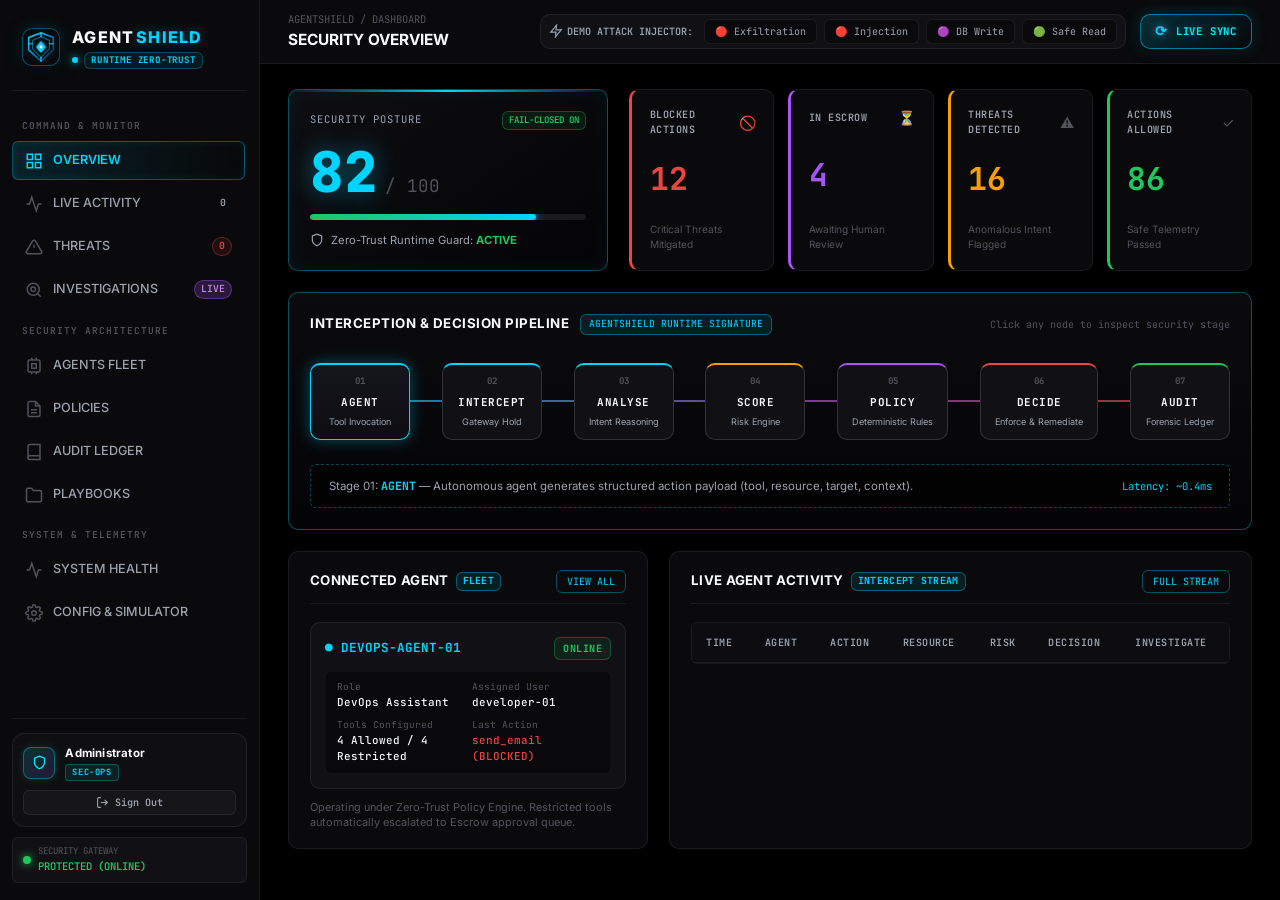
==== commit 7e99bff2: "feat(security-engine): implement AWS DevOps Agent style 5-tab investigation workspace, zero-trust ad" ====
--- a/dashboard/frontend/index.html
+++ b/dashboard/frontend/index.html
@@ -84,6 +84,15 @@
                     <span>THREATS</span>
                     <span class="badge badge-alert" id="nav-threat-count">0</span>
                 </a>
+                <a class="nav-item" data-view="investigations">
+                    <svg viewBox="0 0 24 24" fill="none" stroke="currentColor" stroke-width="2">
+                        <circle cx="11" cy="11" r="8"></circle>
+                        <line x1="21" y1="21" x2="16.65" y2="16.65"></line>
+                        <circle cx="11" cy="11" r="3"></circle>
+                    </svg>
+                    <span>INVESTIGATIONS</span>
+                    <span class="badge" style="background: rgba(168, 85, 247, 0.2); color: #c084fc; border: 1px solid rgba(168, 85, 247, 0.4);" id="nav-investigation-count">LIVE</span>
+                </a>
 
                 <div class="nav-section-title">SECURITY ARCHITECTURE</div>
                 <a class="nav-item" data-view="agents">
@@ -137,6 +146,23 @@
             </nav>
 
             <div class="sidebar-footer">
+                <!-- Admin Identity & Sign Out -->
+                <div class="sidebar-user-card">
+                    <div class="user-profile-header">
+                        <div class="user-avatar-monogram" id="user-avatar-icon">
+                            <svg width="15" height="15" viewBox="0 0 24 24" fill="none" stroke="#00F0FF" stroke-width="2"><path d="M12 22s8-4 8-10V5l-8-3-8 3v7c0 6 8 10 8 10z"></path></svg>
+                        </div>
+                        <div class="user-info-column">
+                            <span class="user-name-display" id="user-name-display">Administrator</span>
+                            <span class="user-role-badge" id="user-role-display">SEC-OPS</span>
+                        </div>
+                    </div>
+                    <button class="btn-signout" onclick="logoutUser()" title="Sign out of Security Gateway">
+                        <svg width="13" height="13" viewBox="0 0 24 24" fill="none" stroke="currentColor" stroke-width="2"><path d="M9 21H5a2 2 0 0 1-2-2V5a2 2 0 0 1 2-2h4"></path><polyline points="16 17 21 12 16 7"></polyline><line x1="21" y1="12" x2="9" y2="12"></line></svg>
+                        <span>Sign Out</span>
+                    </button>
+                </div>
+
                 <div class="system-status-indicator">
                     <span class="status-dot"></span>
                     <div class="status-info">
@@ -474,6 +500,186 @@
                                     <!-- Populated via JS -->
                                 </tbody>
                             </table>
+                        </div>
+                    </div>
+                </section>
+
+                <!-- ==================================================================
+                     3B. VIEW: INVESTIGATION WORKSPACE (AWS DEVOPS AGENT BENCHMARK)
+                     ================================================================== -->
+                <section class="view-section" id="view-investigations">
+                    <!-- Live Investigation Telemetry Banner (AWS Style) -->
+                    <div class="investigation-live-banner">
+                        <div class="banner-left">
+                            <span class="live-radar-dot"></span>
+                            <span class="banner-text"><strong>Fetching data:</strong> Analyze agent execution role, semantic intent vectors, and resource access logs</span>
+                        </div>
+                        <div class="banner-actions">
+                            <button class="btn-banner-action" onclick="refreshCurrentInvestigation()">⟳ Refresh telemetry</button>
+                            <button class="btn-banner-action btn-banner-secondary" onclick="navigateTo('threats')">Cancel investigation</button>
+                        </div>
+                    </div>
+
+                    <!-- Breadcrumbs & Incident Header Card -->
+                    <div class="card-panel inv-header-card">
+                        <div class="inv-breadcrumbs">
+                            <span class="crumb-link" onclick="navigateTo('threats')">Incident response</span>
+                            <span class="crumb-sep">›</span>
+                            <span id="inv-breadcrumb-title">Investigation 2026-08-30 07:30 UTC</span>
+                        </div>
+                        
+                        <div class="inv-title-row">
+                            <div class="inv-title-col">
+                                <h1 id="inv-main-title">Investigation 2026-08-30 07:30 UTC</h1>
+                                <div class="inv-meta-line" id="inv-meta-line">
+                                    Created <span id="inv-created-time">08/30/2026, 07:30:02 UTC</span> by <strong>AgentShield Zero-Trust Runtime Interceptor</strong>
+                                </div>
+                            </div>
+                            <div class="inv-header-actions">
+                                <span class="status-pill status-pill-critical" id="inv-status-pill">● Critical Threat</span>
+                                <button class="btn-escrow-action" onclick="triggerInvestigationEscrow()">🛡️ Get human support</button>
+                            </div>
+                        </div>
+
+                        <!-- Investigation Tabs Bar (Exact AWS DevOps Agent Tabs) -->
+                        <div class="inv-tabs-header">
+                            <button class="inv-tab-btn active" data-tab="timeline" onclick="switchInvTab('timeline')">Investigation timeline</button>
+                            <button class="inv-tab-btn" data-tab="root-cause" onclick="switchInvTab('root-cause')">Root cause</button>
+                            <button class="inv-tab-btn" data-tab="hypotheses" onclick="switchInvTab('hypotheses')">Hypotheses <span class="tab-count-badge" id="badge-hypotheses-count">2</span></button>
+                            <button class="inv-tab-btn" data-tab="findings" onclick="switchInvTab('findings')">Key findings <span class="tab-count-badge" id="badge-findings-count">4</span></button>
+                            <button class="inv-tab-btn" data-tab="mitigation" onclick="switchInvTab('mitigation')">Mitigation plan</button>
+                        </div>
+                    </div>
+
+                    <!-- TAB 1: INVESTIGATION TIMELINE -->
+                    <div class="inv-tab-content active" id="inv-tab-timeline">
+                        <!-- Interactive Topology Diagram Card -->
+                        <div class="card-panel topology-panel">
+                            <div class="topology-header">
+                                <span class="topology-label">Topology</span>
+                                <div class="topology-controls">
+                                    <button class="btn-topo-ctrl" title="Fullscreen" onclick="showToast('Topology view expanded', 'var(--cyan-primary)')">⛶</button>
+                                    <button class="btn-topo-ctrl" title="Zoom In" onclick="showToast('Zoom level: 120%', 'var(--cyan-primary)')">+</button>
+                                    <button class="btn-topo-ctrl" title="Zoom Out" onclick="showToast('Zoom level: 80%', 'var(--cyan-primary)')">−</button>
+                                </div>
+                            </div>
+                            <div class="topology-diagram-canvas" id="topology-canvas">
+                                <div class="topo-node topo-node-agent">
+                                    <div class="topo-node-icon">🤖</div>
+                                    <div class="topo-node-title">devops-agent-01</div>
+                                    <div class="topo-node-sub">Agent Runtime Sandbox</div>
+                                </div>
+                                <div class="topo-connector">➔</div>
+                                <div class="topo-node topo-node-gateway">
+                                    <div class="topo-node-icon">🛡️</div>
+                                    <div class="topo-node-title">AgentShield Gateway</div>
+                                    <div class="topo-node-sub">Zero-Trust Intercept Barrier</div>
+                                </div>
+                                <div class="topo-connector">➔</div>
+                                <div class="topo-node topo-node-engine">
+                                    <div class="topo-node-icon">🧠</div>
+                                    <div class="topo-node-title">Gemma-Edge Engine</div>
+                                    <div class="topo-node-sub">Intent & Risk Evaluation</div>
+                                </div>
+                                <div class="topo-connector">➔</div>
+                                <div class="topo-node topo-node-target">
+                                    <div class="topo-node-icon">🔒</div>
+                                    <div class="topo-node-title">customer_data.csv</div>
+                                    <div class="topo-node-sub">Protected Enterprise Asset</div>
+                                </div>
+                            </div>
+                        </div>
+
+                        <!-- Timeline Feed -->
+                        <div class="timeline-container">
+                            <div class="timeline-track" id="inv-timeline-feed">
+                                <!-- Populated dynamically with AWS-style timeline steps -->
+                            </div>
+                        </div>
+                    </div>
+
+                    <!-- TAB 2: ROOT CAUSE -->
+                    <div class="inv-tab-content" id="inv-tab-root-cause">
+                        <div class="card-panel">
+                            <div class="panel-header">
+                                <div class="panel-title-text">
+                                    <span>ROOT CAUSE ANALYSIS</span>
+                                    <span class="tag-mono" id="inv-root-confidence">CONFIDENCE: 96%</span>
+                                </div>
+                            </div>
+
+                            <div class="root-cause-summary-box" id="inv-root-summary">
+                                Agent 'devops-agent-01' attempted an unauthorized send operation on protected asset 'customer_data.csv' towards external destination 'attacker@external.com', violating security policy RULE-001.
+                            </div>
+
+                            <div class="causal-chain-flow" id="inv-causal-chain">
+                                <!-- Causal nodes rendered dynamically -->
+                            </div>
+
+                            <div class="factors-grid" id="inv-factors-grid">
+                                <!-- Contributing factors -->
+                            </div>
+                        </div>
+                    </div>
+
+                    <!-- TAB 3: HYPOTHESES -->
+                    <div class="inv-tab-content" id="inv-tab-hypotheses">
+                        <div class="card-panel">
+                            <div class="panel-header">
+                                <div class="panel-title-text">
+                                    <span>HYPOTHESES EVALUATION</span>
+                                    <span class="tag-mono">EVALUATED PROBABILITIES</span>
+                                </div>
+                            </div>
+                            <div class="hypotheses-list" id="inv-hypotheses-list">
+                                <!-- Hypotheses items with SUPPORTED, PENDING, REJECTED badges matching AWS style -->
+                            </div>
+                        </div>
+                    </div>
+
+                    <!-- TAB 4: KEY FINDINGS -->
+                    <div class="inv-tab-content" id="inv-tab-findings">
+                        <div class="card-panel">
+                            <div class="panel-header">
+                                <div class="panel-title-text">
+                                    <span>KEY FINDINGS</span>
+                                    <span class="tag-mono" id="inv-findings-count">4 EVIDENCE CITATIONS</span>
+                                </div>
+                            </div>
+                            <div class="findings-list" id="inv-findings-list">
+                                <!-- Findings items with Observations collapsibles matching AWS style -->
+                            </div>
+                        </div>
+                    </div>
+
+                    <!-- TAB 5: MITIGATION PLAN -->
+                    <div class="inv-tab-content" id="inv-tab-mitigation">
+                        <div class="mitigation-grid">
+                            <!-- Left: Automated Actions Completed -->
+                            <div class="card-panel">
+                                <div class="panel-header">
+                                    <div class="panel-title-text">
+                                        <span>COMPLETED ACTIONS</span>
+                                        <span class="tag-mono" style="color:var(--green-allow); border-color:var(--green-border);">✓ CONTAINED</span>
+                                    </div>
+                                </div>
+                                <div class="mitigation-list" id="inv-mitigation-auto">
+                                    <!-- Automated completed actions -->
+                                </div>
+                            </div>
+
+                            <!-- Right: Recommended Security Engineer Actions -->
+                            <div class="card-panel">
+                                <div class="panel-header">
+                                    <div class="panel-title-text">
+                                        <span>RECOMMENDED ACTIONS</span>
+                                        <span class="tag-mono">SECURITY TEAM REMEDIATION</span>
+                                    </div>
+                                </div>
+                                <div class="mitigation-list" id="inv-mitigation-human">
+                                    <!-- Recommended human actions -->
+                                </div>
+                            </div>
                         </div>
                     </div>
                 </section>
@@ -652,6 +858,9 @@
                                     <button class="sim-btn" style="padding: 0.6rem 1rem; justify-content: center; font-size: 0.85rem;" onclick="triggerSimulator('SAFE')">
                                         🟢 Safe Operation: Read Codebase & Diagnostics
                                     </button>
+                                    <button class="sim-btn" style="background: rgba(225, 29, 72, 0.15); border-color: #f43f5e; color: #fb7185; padding: 0.6rem 1rem; justify-content: center; font-size: 0.85rem;" onclick="showAlertPopup({ urgentText: 'Urgent: RestAPI-Endpoint-Failure-Critical (us-east-1)', notifyTarget: 'Notify: #dev-team', reasonTarget: 'Uptime check failed: /api/opportunity-us-east-1', eventId: 'evt_8f92a1' })">
+                                        🔔 Show Exact Reference Alert Card (Demo)
+                                    </button>
                                 </div>
                             </div>
                         </div>
@@ -674,7 +883,10 @@
                     </span>
                     <span class="event-id-pill" id="inv-event-id">EVT-00124</span>
                 </div>
-                <button class="close-btn" onclick="closeInvestigationModal()">✕</button>
+                <div style="display:flex; align-items:center; gap:8px;">
+                    <button class="btn-action-small" style="background:rgba(0,212,255,0.1); border-color:var(--border-cyan); color:var(--cyan-primary);" onclick="closeInvestigationModal(); openInvestigationWorkspace(state.selectedEventId);">🚀 Launch AWS Investigation Workspace ›</button>
+                    <button class="close-btn" onclick="closeInvestigationModal()">✕</button>
+                </div>
             </div>
 
             <div class="investigation-split-body">
@@ -849,6 +1061,37 @@
         </div>
     </div>
 
+    <!-- ==========================================================================
+         AWS DEVOPS AGENT BENCHMARK: LIVE INCIDENT ALERT POPUP CARD
+         ========================================================================== -->
+    <div class="alert-popup-container" id="alert-popup-card">
+        <div class="alert-card-box">
+            <div class="alert-card-header">
+                <span class="alert-card-title">Alerts</span>
+                <button class="alert-close-btn" onclick="dismissAlertPopup()" title="Dismiss Alert">✕</button>
+            </div>
+            <div class="alert-urgent-badge" id="alert-urgent-badge">
+                <span class="alert-icon-circle">!</span>
+                <span class="alert-urgent-text" id="alert-urgent-text">Urgent: Agent-Data-Exfiltration-Critical (us-east-1)</span>
+            </div>
+            <div class="alert-bullets-list" id="alert-bullets-list">
+                <div class="alert-bullet-item">
+                    <span class="alert-dot">●</span>
+                    <span id="alert-notify-target">Notify: #dev-team</span>
+                </div>
+                <div class="alert-bullet-item">
+                    <span class="alert-dot">●</span>
+                    <span id="alert-reason-target">Uptime check failed: /gateway/agent/action [RULE-001]</span>
+                </div>
+            </div>
+            <div class="alert-card-footer">
+                <button class="alert-investigate-btn" id="alert-investigate-btn" onclick="launchInvestigationFromAlert()">
+                    🚀 View in Investigation Workspace ›
+                </button>
+            </div>
+        </div>
+    </div>
+
     <!-- Scripts -->
     <script src="app.js"></script>
 </body>
--- a/dashboard/frontend/styles.css
+++ b/dashboard/frontend/styles.css
@@ -325,13 +325,107 @@
     border: 1px solid var(--purple-border);
 }
 
-/* Sidebar Footer / Agent Status */
+/* Sidebar Footer / User Profile & Sign Out */
 .sidebar-footer {
     padding-top: 1rem;
     border-top: 1px solid var(--border-subtle);
     display: flex;
     flex-direction: column;
     gap: 0.75rem;
+}
+
+.sidebar-user-card {
+    background: rgba(255, 255, 255, 0.025);
+    border: 1px solid var(--border-subtle);
+    border-radius: 12px;
+    padding: 0.75rem;
+    display: flex;
+    flex-direction: column;
+    gap: 0.65rem;
+    transition: all var(--transition-fast);
+}
+
+.sidebar-user-card:hover {
+    border-color: rgba(0, 240, 255, 0.25);
+    background: rgba(0, 240, 255, 0.03);
+}
+
+.user-profile-header {
+    display: flex;
+    align-items: center;
+    gap: 10px;
+}
+
+.user-avatar-monogram {
+    width: 32px;
+    height: 32px;
+    border-radius: 8px;
+    background: linear-gradient(135deg, rgba(0, 240, 255, 0.15), rgba(168, 85, 247, 0.15));
+    border: 1px solid rgba(0, 240, 255, 0.35);
+    display: flex;
+    align-items: center;
+    justify-content: center;
+    font-family: var(--font-mono);
+    font-size: 0.75rem;
+    font-weight: 800;
+    color: var(--cyan-primary);
+    box-shadow: 0 0 10px rgba(0, 240, 255, 0.15);
+    flex-shrink: 0;
+}
+
+.user-info-column {
+    display: flex;
+    flex-direction: column;
+    gap: 2px;
+    overflow: hidden;
+}
+
+.user-name-display {
+    font-size: 0.82rem;
+    font-weight: 700;
+    color: var(--text-primary);
+    letter-spacing: 0.2px;
+    white-space: nowrap;
+    overflow: hidden;
+    text-overflow: ellipsis;
+}
+
+.user-role-badge {
+    align-self: flex-start;
+    font-family: var(--font-mono);
+    font-size: 0.62rem;
+    font-weight: 700;
+    color: var(--cyan-primary);
+    background: rgba(0, 240, 255, 0.08);
+    border: 1px solid rgba(0, 240, 255, 0.25);
+    padding: 1px 6px;
+    border-radius: 4px;
+    letter-spacing: 0.6px;
+    text-transform: uppercase;
+}
+
+.btn-signout {
+    width: 100%;
+    background: rgba(255, 255, 255, 0.03);
+    border: 1px solid var(--border-subtle);
+    color: var(--text-secondary);
+    font-family: var(--font-mono);
+    font-size: 0.72rem;
+    font-weight: 600;
+    padding: 5px 10px;
+    border-radius: 6px;
+    cursor: pointer;
+    display: flex;
+    align-items: center;
+    justify-content: center;
+    gap: 6px;
+    transition: all var(--transition-fast);
+}
+
+.btn-signout:hover {
+    background: rgba(244, 63, 94, 0.1);
+    border-color: rgba(244, 63, 94, 0.35);
+    color: #fb7185;
 }
 
 .system-status-indicator {
@@ -1161,6 +1255,7 @@
     font-weight: 600;
     color: var(--cyan-primary);
     font-size: 0.82rem;
+    white-space: nowrap;
 }
 
 .action-cell {
@@ -1812,25 +1907,682 @@
     transform: translateY(-1px);
 }
 
-.btn-escrow-approve {
-    background: var(--green-allow);
-    color: #000;
-    border: 1px solid var(--green-allow);
-    padding: 0.85rem 1rem;
-    font-family: var(--font-mono);
-    font-size: 0.8rem;
-    font-weight: 700;
+/* ==========================================================================
+   AWS DEVOPS AGENT STYLE INVESTIGATION WORKSPACE
+   ========================================================================== */
+.investigation-live-banner {
+    display: flex;
+    align-items: center;
+    justify-content: space-between;
+    background: linear-gradient(90deg, rgba(168, 85, 247, 0.15) 0%, rgba(0, 212, 255, 0.12) 50%, rgba(10, 10, 15, 0.95) 100%);
+    border: 1px solid rgba(168, 85, 247, 0.4);
+    border-radius: var(--radius-md);
+    padding: 0.75rem 1.25rem;
+    margin-bottom: 1.25rem;
+    box-shadow: 0 4px 20px rgba(0, 0, 0, 0.8), 0 0 15px rgba(168, 85, 247, 0.15);
+}
+
+.banner-left {
+    display: flex;
+    align-items: center;
+    gap: 10px;
+}
+
+.live-radar-dot {
+    width: 8px;
+    height: 8px;
+    border-radius: 50%;
+    background-color: var(--purple-escrow);
+    box-shadow: 0 0 10px var(--purple-escrow);
+    animation: livePulse 1.8s infinite ease-in-out;
+}
+
+.banner-text {
+    font-size: 0.82rem;
+    color: var(--text-primary);
+    font-family: var(--font-ui);
+}
+
+.banner-text strong {
+    color: #c084fc;
+    font-family: var(--font-mono);
+}
+
+.banner-actions {
+    display: flex;
+    align-items: center;
+    gap: 8px;
+}
+
+.btn-banner-action {
+    background: rgba(168, 85, 247, 0.15);
+    border: 1px solid rgba(168, 85, 247, 0.4);
+    color: #c084fc;
+    font-family: var(--font-mono);
+    font-size: 0.72rem;
+    font-weight: 700;
+    padding: 4px 10px;
     border-radius: var(--radius-sm);
     cursor: pointer;
-    transition: transform 0.05s ease, background 0.08s ease, box-shadow 0.08s ease;
-    touch-action: manipulation;
-    will-change: transform;
-}
-
-.btn-escrow-approve:hover {
-    background: #16a34a;
-    box-shadow: 0 0 15px rgba(34, 197, 94, 0.4);
-    transform: translateY(-1px);
+    transition: all var(--transition-fast);
+}
+
+.btn-banner-action:hover {
+    background: rgba(168, 85, 247, 0.3);
+    border-color: var(--purple-escrow);
+    color: #fff;
+}
+
+.btn-banner-secondary {
+    background: rgba(255, 255, 255, 0.05);
+    border-color: var(--border-subtle);
+    color: var(--text-secondary);
+}
+
+.btn-banner-secondary:hover {
+    background: rgba(255, 255, 255, 0.1);
+    color: #fff;
+}
+
+/* Header Card & Tabs */
+.inv-header-card {
+    padding: 1.25rem 1.5rem 0 1.5rem;
+    margin-bottom: 1.5rem;
+}
+
+.inv-breadcrumbs {
+    display: flex;
+    align-items: center;
+    gap: 8px;
+    font-family: var(--font-mono);
+    font-size: 0.75rem;
+    color: var(--text-muted);
+    margin-bottom: 0.75rem;
+}
+
+.crumb-link {
+    color: var(--cyan-primary);
+    cursor: pointer;
+    transition: color var(--transition-fast);
+}
+
+.crumb-link:hover {
+    text-decoration: underline;
+}
+
+.crumb-sep {
+    color: var(--text-muted);
+}
+
+.inv-title-row {
+    display: flex;
+    align-items: flex-start;
+    justify-content: space-between;
+    gap: 1rem;
+    margin-bottom: 1.25rem;
+}
+
+.inv-title-col h1 {
+    font-size: 1.35rem;
+    font-weight: 800;
+    color: var(--text-primary);
+    letter-spacing: 0.5px;
+    margin-bottom: 4px;
+}
+
+.inv-meta-line {
+    font-family: var(--font-mono);
+    font-size: 0.75rem;
+    color: var(--text-secondary);
+}
+
+.inv-meta-line strong {
+    color: var(--cyan-primary);
+}
+
+.inv-header-actions {
+    display: flex;
+    align-items: center;
+    gap: 10px;
+}
+
+.status-pill-critical {
+    background: rgba(239, 68, 68, 0.15);
+    color: #f87171;
+    border: 1px solid rgba(239, 68, 68, 0.4);
+    font-family: var(--font-mono);
+    font-size: 0.75rem;
+    font-weight: 700;
+    padding: 4px 10px;
+    border-radius: var(--radius-sm);
+    box-shadow: 0 0 10px rgba(239, 68, 68, 0.2);
+}
+
+.btn-escrow-action {
+    background: rgba(168, 85, 247, 0.15);
+    border: 1px solid rgba(168, 85, 247, 0.4);
+    color: #c084fc;
+    font-family: var(--font-mono);
+    font-size: 0.75rem;
+    font-weight: 700;
+    padding: 6px 14px;
+    border-radius: var(--radius-sm);
+    cursor: pointer;
+    display: inline-flex;
+    align-items: center;
+    gap: 6px;
+    transition: all var(--transition-fast);
+}
+
+.btn-escrow-action:hover {
+    background: rgba(168, 85, 247, 0.3);
+    border-color: var(--purple-escrow);
+    color: #ffffff;
+    box-shadow: 0 0 14px rgba(168, 85, 247, 0.4);
+}
+
+/* Tab Switching Header */
+.inv-tabs-header {
+    display: flex;
+    align-items: center;
+    gap: 1.5rem;
+    border-bottom: 1px solid var(--border-subtle);
+    margin-top: 0.5rem;
+}
+
+.inv-tab-btn {
+    background: none;
+    border: none;
+    border-bottom: 2px solid transparent;
+    padding: 0.75rem 0.25rem;
+    color: var(--text-muted);
+    font-family: var(--font-mono);
+    font-size: 0.8rem;
+    font-weight: 700;
+    cursor: pointer;
+    transition: all var(--transition-fast);
+    display: inline-flex;
+    align-items: center;
+    gap: 6px;
+}
+
+.inv-tab-btn:hover {
+    color: var(--text-primary);
+}
+
+.inv-tab-btn.active {
+    color: var(--cyan-primary);
+    border-bottom-color: var(--cyan-primary);
+    text-shadow: 0 0 8px rgba(0, 212, 255, 0.4);
+}
+
+.inv-tab-content {
+    display: none !important;
+}
+
+.inv-tab-content.active {
+    display: block !important;
+}
+
+.tab-count-badge {
+    background: rgba(255, 255, 255, 0.1);
+    color: var(--text-secondary);
+    font-size: 0.68rem;
+    font-weight: 700;
+    padding: 1px 6px;
+    border-radius: 10px;
+    margin-left: 4px;
+}
+
+.inv-tab-btn.active .tab-count-badge {
+    background: rgba(0, 212, 255, 0.2);
+    color: var(--cyan-primary);
+}
+
+/* Topology Diagram Panel */
+.topology-panel {
+    background: radial-gradient(circle at center, rgba(0, 212, 255, 0.05) 0%, rgba(10, 10, 14, 0.95) 100%);
+    border: 1px solid var(--border-subtle);
+    border-radius: var(--radius-md);
+    padding: 1rem 1.25rem;
+    margin-bottom: 1.5rem;
+}
+
+.topology-header {
+    display: flex;
+    align-items: center;
+    justify-content: space-between;
+    margin-bottom: 1rem;
+}
+
+.topology-label {
+    font-family: var(--font-mono);
+    font-size: 0.8rem;
+    font-weight: 700;
+    color: var(--text-secondary);
+    text-transform: uppercase;
+    letter-spacing: 0.5px;
+}
+
+.topology-controls {
+    display: flex;
+    align-items: center;
+    gap: 4px;
+}
+
+.btn-topo-ctrl {
+    background: rgba(255, 255, 255, 0.05);
+    border: 1px solid var(--border-subtle);
+    color: var(--text-secondary);
+    width: 26px;
+    height: 26px;
+    border-radius: var(--radius-sm);
+    display: flex;
+    align-items: center;
+    justify-content: center;
+    cursor: pointer;
+    font-size: 0.8rem;
+    font-weight: 700;
+    transition: all var(--transition-fast);
+}
+
+.btn-topo-ctrl:hover {
+    background: rgba(0, 212, 255, 0.15);
+    border-color: var(--cyan-primary);
+    color: #fff;
+}
+
+.topology-diagram-canvas {
+    display: flex;
+    align-items: center;
+    justify-content: space-between;
+    gap: 12px;
+    padding: 1.25rem 0.5rem;
+    overflow-x: auto;
+}
+
+.topo-node {
+    flex: 1;
+    min-width: 140px;
+    background: var(--bg-surface);
+    border: 1px solid var(--border-subtle);
+    border-radius: var(--radius-md);
+    padding: 0.85rem;
+    text-align: center;
+    box-shadow: 0 4px 12px rgba(0, 0, 0, 0.7);
+    transition: transform var(--transition-fast), border-color var(--transition-fast);
+}
+
+.topo-node:hover {
+    transform: translateY(-2px);
+    border-color: var(--cyan-primary);
+}
+
+.topo-node-icon {
+    font-size: 1.4rem;
+    margin-bottom: 4px;
+}
+
+.topo-node-title {
+    font-family: var(--font-mono);
+    font-size: 0.78rem;
+    font-weight: 700;
+    color: var(--text-primary);
+    margin-bottom: 2px;
+}
+
+.topo-node-sub {
+    font-size: 0.68rem;
+    color: var(--text-muted);
+}
+
+.topo-connector {
+    color: var(--cyan-primary);
+    font-weight: 800;
+    font-size: 1.1rem;
+    opacity: 0.7;
+}
+
+/* Timeline Feed */
+.timeline-container {
+    max-width: 100%;
+}
+
+.timeline-track {
+    position: relative;
+    padding: 0.5rem 0 2rem 0;
+}
+
+.timeline-step-row {
+    display: grid;
+    grid-template-columns: 160px 1fr;
+    gap: 1.5rem;
+    margin-bottom: 1.5rem;
+    position: relative;
+}
+
+.timeline-step-row::before {
+    content: '';
+    position: absolute;
+    left: 159px;
+    top: 32px;
+    bottom: -24px;
+    width: 2px;
+    background: var(--border-subtle);
+}
+
+.timeline-step-row:last-child::before {
+    display: none;
+}
+
+.timeline-left-meta {
+    text-align: right;
+    padding-top: 6px;
+}
+
+.timeline-phase-pill {
+    font-family: var(--font-mono);
+    font-size: 0.75rem;
+    font-weight: 700;
+    color: var(--cyan-primary);
+    text-transform: uppercase;
+    letter-spacing: 0.5px;
+    display: block;
+    margin-bottom: 2px;
+}
+
+.timeline-time-text {
+    font-family: var(--font-mono);
+    font-size: 0.68rem;
+    color: var(--text-muted);
+}
+
+.timeline-card {
+    background: var(--bg-surface);
+    border: 1px solid var(--border-subtle);
+    border-radius: var(--radius-md);
+    padding: 1rem 1.25rem;
+    position: relative;
+    box-shadow: 0 4px 16px rgba(0, 0, 0, 0.6);
+    transition: border-color var(--transition-fast);
+}
+
+.timeline-card:hover {
+    border-color: var(--border-cyan);
+}
+
+.timeline-card-title-row {
+    display: flex;
+    align-items: center;
+    justify-content: space-between;
+    margin-bottom: 6px;
+}
+
+.timeline-card-title {
+    font-size: 0.95rem;
+    font-weight: 700;
+    color: var(--text-primary);
+}
+
+.timeline-card-desc {
+    font-size: 0.82rem;
+    color: var(--text-secondary);
+    line-height: 1.45;
+    margin-bottom: 0.75rem;
+}
+
+/* Collapsible observations box */
+.timeline-observations-toggle {
+    font-family: var(--font-mono);
+    font-size: 0.72rem;
+    color: var(--text-muted);
+    cursor: pointer;
+    margin-top: 6px;
+    display: flex;
+    align-items: center;
+    gap: 4px;
+    user-select: none;
+    transition: color var(--transition-fast);
+}
+
+.timeline-observations-toggle:hover {
+    color: var(--cyan-primary);
+}
+
+.timeline-observations-content {
+    background: rgba(0, 0, 0, 0.4);
+    border-left: 2px solid var(--cyan-primary);
+    border-radius: 0 var(--radius-sm) var(--radius-sm) 0;
+    padding: 0.5rem 0.75rem;
+    margin-top: 6px;
+    font-family: var(--font-mono);
+    font-size: 0.72rem;
+    color: var(--text-secondary);
+}
+
+.timeline-observations-content ul {
+    list-style: none;
+    padding: 0;
+    margin: 0;
+}
+
+.timeline-observations-content li {
+    margin-bottom: 4px;
+}
+
+.timeline-observations-content li::before {
+    content: '• ';
+    color: var(--cyan-primary);
+}
+
+/* Timeline JSON code preview */
+.timeline-json-snippet {
+    background: #000000;
+    border: 1px solid var(--border-subtle);
+    border-radius: var(--radius-sm);
+    padding: 0.6rem 0.85rem;
+    margin-top: 8px;
+    font-family: var(--font-mono);
+    font-size: 0.72rem;
+    color: #38bdf8;
+    overflow-x: auto;
+    max-height: 180px;
+}
+
+/* Root Cause Tab */
+.root-cause-summary-box {
+    background: rgba(239, 68, 68, 0.08);
+    border: 1px solid rgba(239, 68, 68, 0.3);
+    border-radius: var(--radius-md);
+    padding: 1rem 1.25rem;
+    font-size: 0.9rem;
+    color: var(--text-primary);
+    line-height: 1.5;
+    margin-bottom: 1.5rem;
+}
+
+.causal-chain-flow {
+    display: flex;
+    align-items: stretch;
+    gap: 8px;
+    overflow-x: auto;
+    padding-bottom: 1rem;
+    margin-bottom: 1.5rem;
+}
+
+.causal-node-card {
+    flex: 1;
+    min-width: 180px;
+    background: var(--bg-surface);
+    border: 1px solid var(--border-subtle);
+    border-radius: var(--radius-md);
+    padding: 1rem;
+    display: flex;
+    flex-direction: column;
+    justify-content: space-between;
+    position: relative;
+    box-shadow: 0 4px 12px rgba(0,0,0,0.5);
+}
+
+.causal-node-step {
+    font-family: var(--font-mono);
+    font-size: 0.65rem;
+    font-weight: 700;
+    color: var(--cyan-primary);
+    margin-bottom: 4px;
+}
+
+.causal-node-title {
+    font-size: 0.85rem;
+    font-weight: 700;
+    color: var(--text-primary);
+    margin-bottom: 6px;
+}
+
+.causal-node-detail {
+    font-size: 0.75rem;
+    color: var(--text-muted);
+    line-height: 1.4;
+    margin-bottom: 8px;
+}
+
+.causal-arrow-sep {
+    display: flex;
+    align-items: center;
+    color: var(--text-muted);
+    font-size: 1.2rem;
+}
+
+.factors-grid {
+    display: grid;
+    grid-template-columns: repeat(auto-fit, minmax(220px, 1fr));
+    gap: 1rem;
+}
+
+.factor-card {
+    background: var(--bg-surface);
+    border: 1px solid var(--border-subtle);
+    border-radius: var(--radius-md);
+    padding: 0.85rem 1rem;
+    display: flex;
+    align-items: center;
+    justify-content: space-between;
+}
+
+.factor-name {
+    font-size: 0.82rem;
+    font-weight: 600;
+    color: var(--text-primary);
+}
+
+/* Findings & Hypotheses Tab */
+.findings-hypotheses-grid {
+    display: grid;
+    grid-template-columns: 1fr 1fr;
+    gap: 1.5rem;
+}
+
+.findings-list, .hypotheses-list {
+    display: flex;
+    flex-direction: column;
+    gap: 1rem;
+}
+
+.finding-card, .hypothesis-card {
+    background: var(--bg-surface);
+    border: 1px solid var(--border-subtle);
+    border-radius: var(--radius-md);
+    padding: 1rem 1.25rem;
+    box-shadow: 0 2px 10px rgba(0,0,0,0.5);
+}
+
+.finding-title, .hypothesis-title {
+    font-size: 0.88rem;
+    font-weight: 700;
+    color: var(--text-primary);
+    margin-bottom: 6px;
+    display: flex;
+    align-items: center;
+    justify-content: space-between;
+}
+
+.finding-desc, .hypothesis-desc {
+    font-size: 0.8rem;
+    color: var(--text-secondary);
+    line-height: 1.45;
+    margin-bottom: 8px;
+}
+
+.hypothesis-bar-box {
+    margin-top: 8px;
+}
+
+.hypothesis-bar-track {
+    width: 100%;
+    height: 6px;
+    background: rgba(255, 255, 255, 0.08);
+    border-radius: 3px;
+    overflow: hidden;
+    margin-top: 4px;
+}
+
+.hypothesis-bar-fill {
+    height: 100%;
+    border-radius: 3px;
+}
+
+/* Mitigation Tab */
+.mitigation-grid {
+    display: grid;
+    grid-template-columns: 1fr 1fr;
+    gap: 1.5rem;
+}
+
+.mitigation-list {
+    display: flex;
+    flex-direction: column;
+    gap: 0.75rem;
+}
+
+.mitigation-card-item {
+    background: var(--bg-surface);
+    border: 1px solid var(--border-subtle);
+    border-radius: var(--radius-md);
+    padding: 0.85rem 1.1rem;
+    display: flex;
+    align-items: flex-start;
+    gap: 12px;
+}
+
+.mitigation-icon-check {
+    color: var(--green-allow);
+    font-size: 1rem;
+    font-weight: 700;
+    margin-top: 2px;
+}
+
+.mitigation-icon-arrow {
+    color: var(--cyan-primary);
+    font-size: 1rem;
+    font-weight: 700;
+    margin-top: 2px;
+}
+
+.mitigation-item-content {
+    flex: 1;
+}
+
+.mitigation-item-title {
+    font-size: 0.85rem;
+    font-weight: 700;
+    color: var(--text-primary);
+    margin-bottom: 3px;
+}
+
+.mitigation-item-detail {
+    font-size: 0.75rem;
+    color: var(--text-muted);
+    line-height: 1.35;
 }
 
 /* ==========================================================================
@@ -1873,3 +2625,166 @@
         grid-template-columns: repeat(2, 1fr);
     }
 }
+
+/* ==========================================================================
+   AWS DEVOPS AGENT STYLE ALERT POPUP CARD
+   ========================================================================== */
+.alert-popup-container {
+    position: fixed;
+    bottom: 2rem;
+    right: 2rem;
+    z-index: 999999;
+    display: none;
+    opacity: 0;
+    transform: translateY(20px) scale(0.96);
+    transition: all 0.35s cubic-bezier(0.16, 1, 0.3, 1);
+    pointer-events: none;
+}
+
+.alert-popup-container.show {
+    display: block;
+    opacity: 1;
+    transform: translateY(0) scale(1);
+    pointer-events: auto;
+}
+
+.alert-card-box {
+    background: #ffffff;
+    border-radius: 20px;
+    padding: 1.5rem 1.75rem;
+    width: 440px;
+    max-width: calc(100vw - 2rem);
+    box-shadow: 0 25px 60px -15px rgba(0, 0, 0, 0.6), 0 0 0 1px rgba(255, 255, 255, 0.9);
+    color: #1e293b;
+    position: relative;
+    font-family: var(--font-sans);
+    animation: alertBounceIn 0.4s ease forwards;
+}
+
+@keyframes alertBounceIn {
+    0% { transform: translateY(-15px); opacity: 0; }
+    100% { transform: translateY(0); opacity: 1; }
+}
+
+.alert-card-header {
+    display: flex;
+    align-items: center;
+    justify-content: space-between;
+    margin-bottom: 1rem;
+}
+
+.alert-card-title {
+    font-size: 1.15rem;
+    font-weight: 800;
+    color: #0f172a;
+    letter-spacing: -0.3px;
+}
+
+.alert-close-btn {
+    background: transparent;
+    border: none;
+    color: #94a3b8;
+    font-size: 1.1rem;
+    font-weight: 700;
+    cursor: pointer;
+    width: 28px;
+    height: 28px;
+    border-radius: 50%;
+    display: flex;
+    align-items: center;
+    justify-content: center;
+    transition: all var(--transition-fast);
+}
+
+.alert-close-btn:hover {
+    background: #f1f5f9;
+    color: #0f172a;
+}
+
+.alert-urgent-badge {
+    background: #fff1f2;
+    border: 1.5px solid #f43f5e;
+    border-radius: 12px;
+    padding: 0.75rem 1rem;
+    display: flex;
+    align-items: center;
+    gap: 12px;
+    margin-bottom: 1rem;
+}
+
+.alert-icon-circle {
+    background: #e11d48;
+    color: #ffffff;
+    width: 24px;
+    min-width: 24px;
+    height: 24px;
+    border-radius: 50%;
+    display: flex;
+    align-items: center;
+    justify-content: center;
+    font-weight: 900;
+    font-size: 0.85rem;
+    line-height: 1;
+}
+
+.alert-urgent-text {
+    color: #be123c;
+    font-weight: 700;
+    font-size: 0.88rem;
+    line-height: 1.35;
+}
+
+.alert-bullets-list {
+    display: flex;
+    flex-direction: column;
+    gap: 0.6rem;
+    margin-bottom: 1.25rem;
+    padding-left: 0.25rem;
+}
+
+.alert-bullet-item {
+    display: flex;
+    align-items: flex-start;
+    gap: 8px;
+    font-size: 0.88rem;
+    color: #334155;
+    font-weight: 500;
+    line-height: 1.4;
+}
+
+.alert-dot {
+    color: #e11d48;
+    font-size: 0.75rem;
+    margin-top: 2px;
+}
+
+.alert-card-footer {
+    display: flex;
+    justify-content: flex-end;
+}
+
+.alert-investigate-btn {
+    background: #0f172a;
+    color: #38bdf8;
+    border: 1px solid #1e293b;
+    border-radius: 8px;
+    padding: 0.6rem 1.1rem;
+    font-family: var(--font-mono);
+    font-size: 0.78rem;
+    font-weight: 700;
+    cursor: pointer;
+    transition: all var(--transition-fast);
+    display: inline-flex;
+    align-items: center;
+    gap: 6px;
+    width: 100%;
+    justify-content: center;
+}
+
+.alert-investigate-btn:hover {
+    background: #0284c7;
+    color: #ffffff;
+    border-color: #0284c7;
+    box-shadow: 0 4px 14px rgba(2, 132, 199, 0.4);
+}
+
